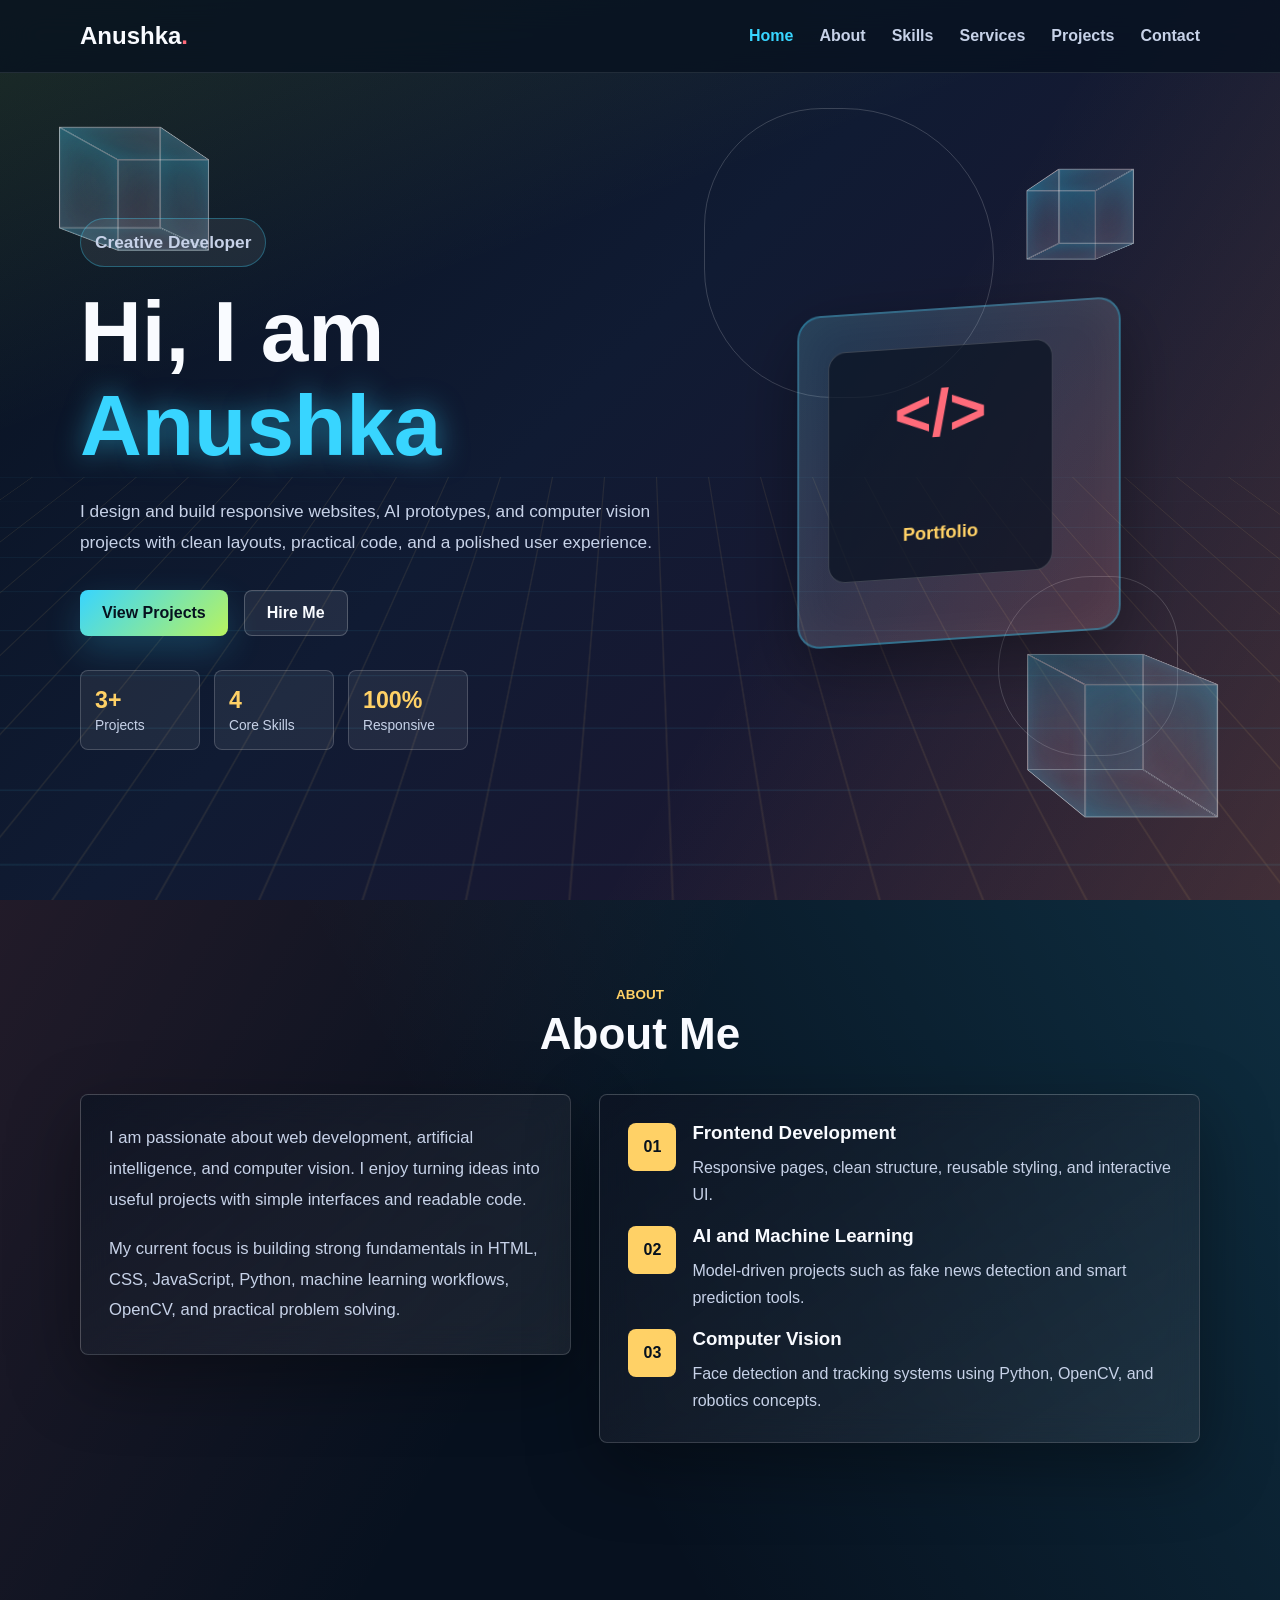
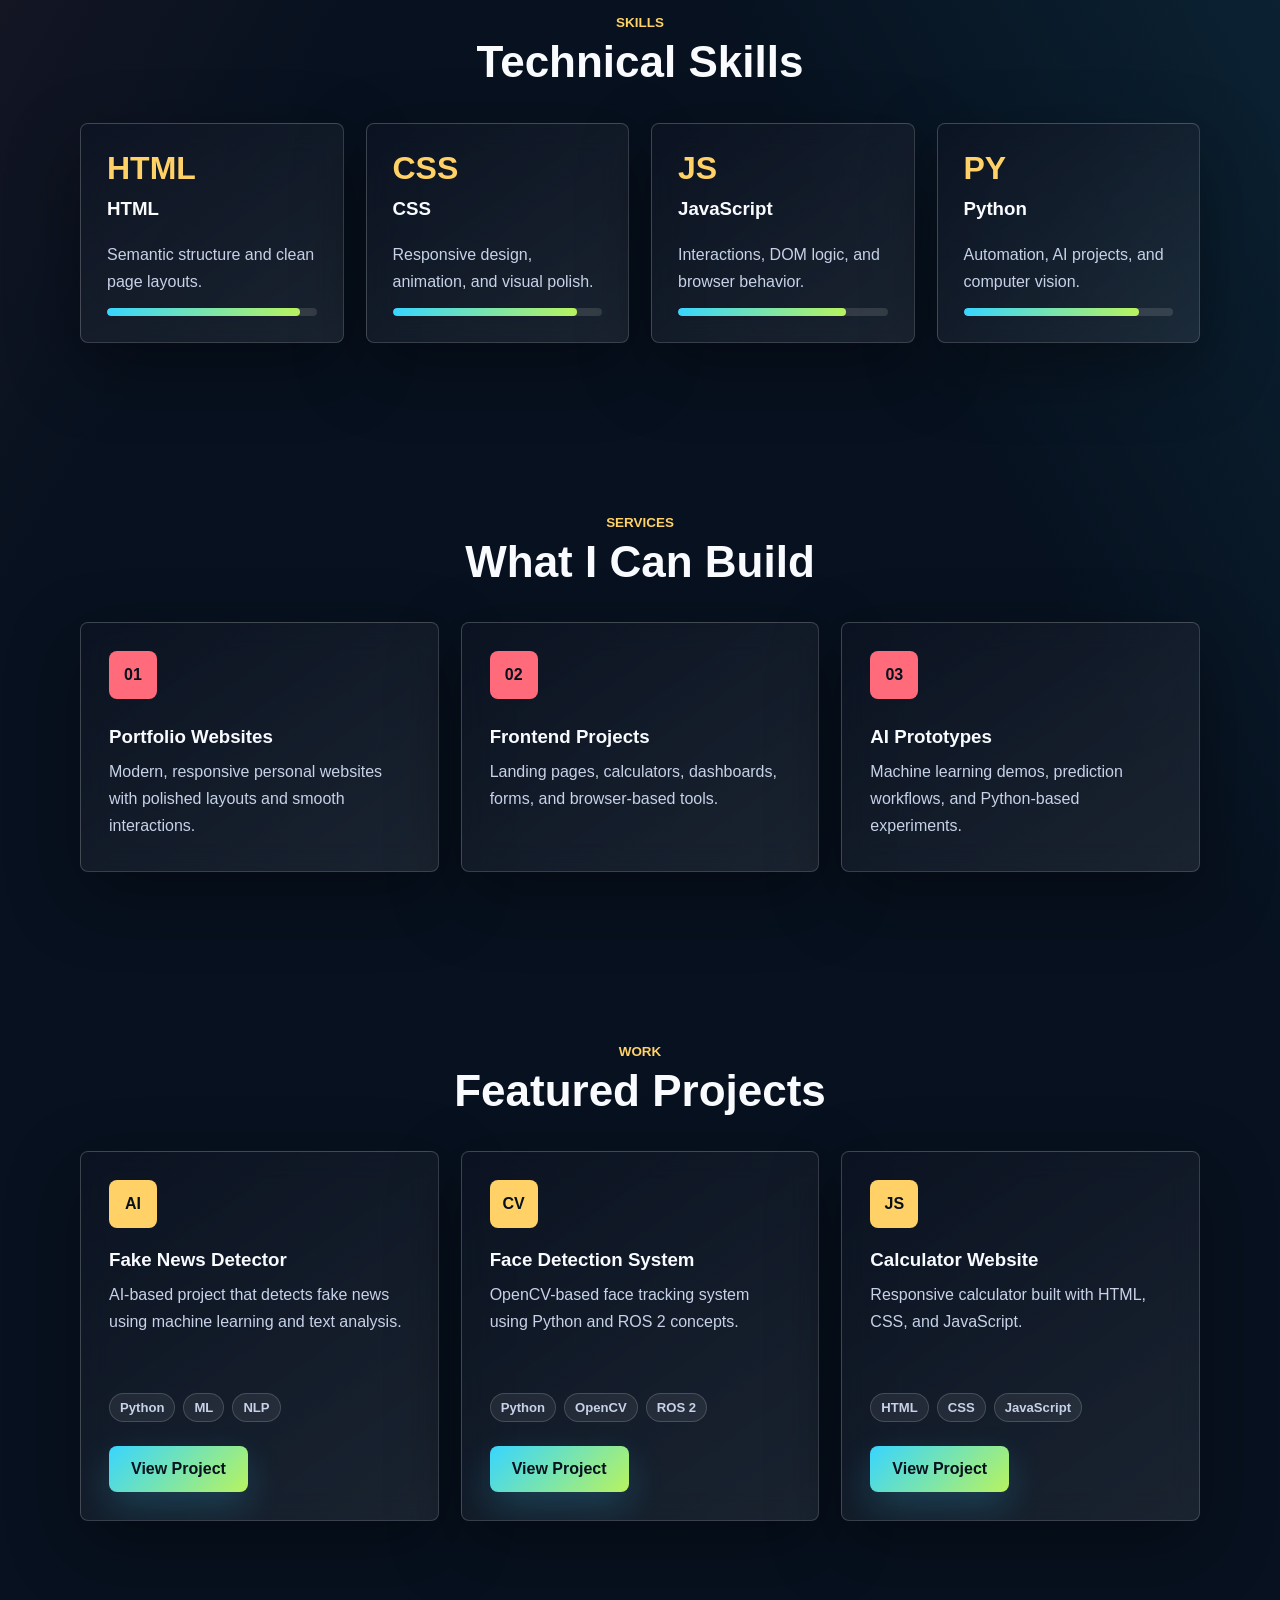
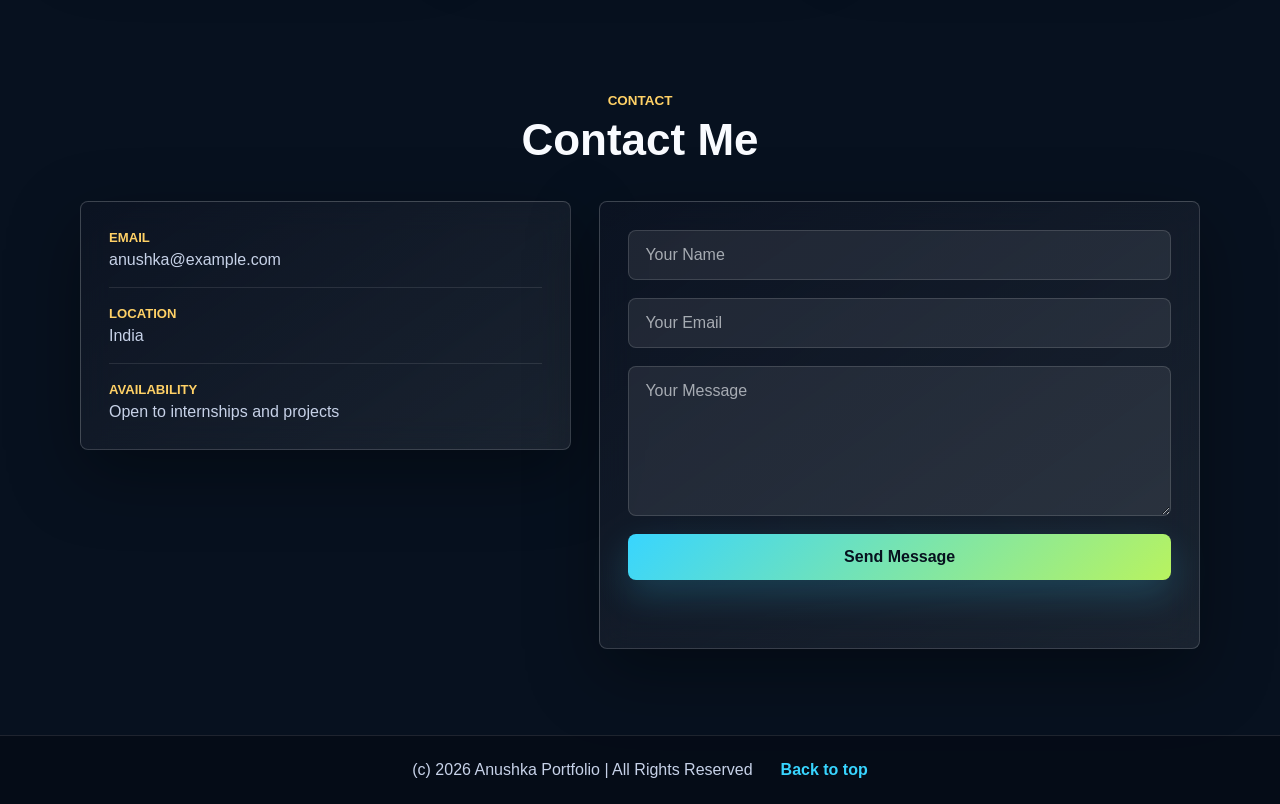
==== index.html @ dae06f37 "first commit" ====
<!DOCTYPE html>
<html lang="en">
<head>
    <meta charset="UTF-8">
    <meta name="viewport" content="width=device-width, initial-scale=1.0">
    <meta name="description" content="Anushka portfolio website for web development, AI, machine learning, and computer vision projects.">
    <title>Anushka | Portfolio</title>
    <link rel="stylesheet" href="style.css">
</head>
<body>
    <div class="background-3d" aria-hidden="true">
        <div class="grid-floor"></div>
        <div class="orbital-ring ring-one"></div>
        <div class="orbital-ring ring-two"></div>

        <div class="cube cube-one">
            <span></span><span></span><span></span><span></span><span></span><span></span>
        </div>

        <div class="cube cube-two">
            <span></span><span></span><span></span><span></span><span></span><span></span>
        </div>

        <div class="cube cube-three">
            <span></span><span></span><span></span><span></span><span></span><span></span>
        </div>
    </div>

    <header class="site-header">
        <nav class="navbar" aria-label="Primary navigation">
            <a class="logo" href="#home">Anushka<span>.</span></a>

            <button class="menu-toggle" type="button" aria-label="Open navigation menu" aria-expanded="false">
                <span></span>
                <span></span>
                <span></span>
            </button>

            <ul class="nav-links">
                <li><a href="#home">Home</a></li>
                <li><a href="#about">About</a></li>
                <li><a href="#skills">Skills</a></li>
                <li><a href="#services">Services</a></li>
                <li><a href="#projects">Projects</a></li>
                <li><a href="#contact">Contact</a></li>
            </ul>
        </nav>
    </header>

    <main>
        <section class="hero reveal" id="home">
            <div class="hero-content">
                <p class="eyebrow">Creative Developer</p>
                <h1>Hi, I am <span>Anushka</span></h1>
                <p>
                    I design and build responsive websites, AI prototypes, and computer vision projects
                    with clean layouts, practical code, and a polished user experience.
                </p>

                <div class="hero-actions">
                    <a class="primary-btn" href="#projects">View Projects</a>
                    <a class="secondary-btn" href="#contact">Hire Me</a>
                </div>

                <div class="hero-stats" aria-label="Portfolio highlights">
                    <div>
                        <strong>3+</strong>
                        <span>Projects</span>
                    </div>
                    <div>
                        <strong>4</strong>
                        <span>Core Skills</span>
                    </div>
                    <div>
                        <strong>100%</strong>
                        <span>Responsive</span>
                    </div>
                </div>
            </div>

            <div class="hero-visual" aria-hidden="true">
                <div class="profile-ring">
                    <div class="profile-card">
                        <span class="code-mark">&lt;/&gt;</span>
                        <span>Portfolio</span>
                    </div>
                </div>
            </div>
        </section>

        <section class="about reveal" id="about">
            <div class="section-heading">
                <p>About</p>
                <h2>About Me</h2>
            </div>

            <div class="about-grid">
                <div class="about-copy">
                    <p>
                        I am passionate about web development, artificial intelligence, and computer vision.
                        I enjoy turning ideas into useful projects with simple interfaces and readable code.
                    </p>
                    <p>
                        My current focus is building strong fundamentals in HTML, CSS, JavaScript, Python,
                        machine learning workflows, OpenCV, and practical problem solving.
                    </p>
                </div>

                <div class="timeline" aria-label="Learning path">
                    <div class="timeline-item">
                        <span>01</span>
                        <div>
                            <h3>Frontend Development</h3>
                            <p>Responsive pages, clean structure, reusable styling, and interactive UI.</p>
                        </div>
                    </div>
                    <div class="timeline-item">
                        <span>02</span>
                        <div>
                            <h3>AI and Machine Learning</h3>
                            <p>Model-driven projects such as fake news detection and smart prediction tools.</p>
                        </div>
                    </div>
                    <div class="timeline-item">
                        <span>03</span>
                        <div>
                            <h3>Computer Vision</h3>
                            <p>Face detection and tracking systems using Python, OpenCV, and robotics concepts.</p>
                        </div>
                    </div>
                </div>
            </div>
        </section>

        <section class="skills reveal" id="skills">
            <div class="section-heading">
                <p>Skills</p>
                <h2>Technical Skills</h2>
            </div>

            <div class="skill-container">
                <article class="skill-card">
                    <span class="skill-symbol">HTML</span>
                    <h3>HTML</h3>
                    <p>Semantic structure and clean page layouts.</p>
                    <div class="skill-bar"><span style="width: 92%"></span></div>
                </article>

                <article class="skill-card">
                    <span class="skill-symbol">CSS</span>
                    <h3>CSS</h3>
                    <p>Responsive design, animation, and visual polish.</p>
                    <div class="skill-bar"><span style="width: 88%"></span></div>
                </article>

                <article class="skill-card">
                    <span class="skill-symbol">JS</span>
                    <h3>JavaScript</h3>
                    <p>Interactions, DOM logic, and browser behavior.</p>
                    <div class="skill-bar"><span style="width: 80%"></span></div>
                </article>

                <article class="skill-card">
                    <span class="skill-symbol">PY</span>
                    <h3>Python</h3>
                    <p>Automation, AI projects, and computer vision.</p>
                    <div class="skill-bar"><span style="width: 84%"></span></div>
                </article>
            </div>
        </section>

        <section class="services reveal" id="services">
            <div class="section-heading">
                <p>Services</p>
                <h2>What I Can Build</h2>
            </div>

            <div class="service-grid">
                <article class="service-card">
                    <span>01</span>
                    <h3>Portfolio Websites</h3>
                    <p>Modern, responsive personal websites with polished layouts and smooth interactions.</p>
                </article>

                <article class="service-card">
                    <span>02</span>
                    <h3>Frontend Projects</h3>
                    <p>Landing pages, calculators, dashboards, forms, and browser-based tools.</p>
                </article>

                <article class="service-card">
                    <span>03</span>
                    <h3>AI Prototypes</h3>
                    <p>Machine learning demos, prediction workflows, and Python-based experiments.</p>
                </article>
            </div>
        </section>

        <section class="projects reveal" id="projects">
            <div class="section-heading">
                <p>Work</p>
                <h2>Featured Projects</h2>
            </div>

            <div class="project-container">
                <article class="project-card">
                    <div class="project-icon">AI</div>
                    <h3>Fake News Detector</h3>
                    <p>
                        AI-based project that detects fake news using machine learning and text analysis.
                    </p>
                    <ul>
                        <li>Python</li>
                        <li>ML</li>
                        <li>NLP</li>
                    </ul>
                    <button type="button" data-project="fake-news">View Project</button>
                </article>

                <article class="project-card">
                    <div class="project-icon">CV</div>
                    <h3>Face Detection System</h3>
                    <p>
                        OpenCV-based face tracking system using Python and ROS 2 concepts.
                    </p>
                    <ul>
                        <li>Python</li>
                        <li>OpenCV</li>
                        <li>ROS 2</li>
                    </ul>
                    <button type="button" data-project="face-detection">View Project</button>
                </article>

                <article class="project-card">
                    <div class="project-icon">JS</div>
                    <h3>Calculator Website</h3>
                    <p>
                        Responsive calculator built with HTML, CSS, and JavaScript.
                    </p>
                    <ul>
                        <li>HTML</li>
                        <li>CSS</li>
                        <li>JavaScript</li>
                    </ul>
                    <button type="button" data-project="calculator">View Project</button>
                </article>
            </div>
        </section>

        <section class="contact reveal" id="contact">
            <div class="section-heading">
                <p>Contact</p>
                <h2>Contact Me</h2>
            </div>

            <div class="contact-grid">
                <div class="contact-info">
                    <article>
                        <span>Email</span>
                        <a href="mailto:anushka@example.com">anushka@example.com</a>
                    </article>
                    <article>
                        <span>Location</span>
                        <p>India</p>
                    </article>
                    <article>
                        <span>Availability</span>
                        <p>Open to internships and projects</p>
                    </article>
                </div>

                <form>
                    <input type="text" name="name" placeholder="Your Name" required>
                    <input type="email" name="email" placeholder="Your Email" required>
                    <textarea name="message" placeholder="Your Message" required></textarea>
                    <button type="submit">Send Message</button>
                    <p class="form-status" role="status" aria-live="polite"></p>
                </form>
            </div>
        </section>
    </main>

    <div class="project-modal" aria-hidden="true">
        <div class="modal-panel" role="dialog" aria-modal="true" aria-labelledby="modal-title">
            <button class="modal-close" type="button" aria-label="Close project details">X</button>
            <span class="modal-tag"></span>
            <h2 id="modal-title"></h2>
            <p class="modal-description"></p>
            <div class="modal-list"></div>
        </div>
    </div>

    <footer>
        <p>(c) 2026 Anushka Portfolio | All Rights Reserved</p>
        <a href="#home">Back to top</a>
    </footer>

    <script src="script.js"></script>
</body>
</html>
---- style.css ----
:root {
    --ink: #f9fbff;
    --muted: #c7d2e8;
    --panel: rgba(13, 20, 35, 0.76);
    --panel-soft: rgba(255, 255, 255, 0.08);
    --cyan: #38d5ff;
    --coral: #ff6b7a;
    --lime: #b8f35f;
    --gold: #ffd166;
    --deep: #07111f;
    --line: rgba(255, 255, 255, 0.18);
    --shadow: 0 24px 70px rgba(0, 0, 0, 0.36);
}

* {
    margin: 0;
    padding: 0;
    box-sizing: border-box;
}

html {
    scroll-behavior: smooth;
    scroll-padding-top: 90px;
}

body {
    min-height: 100vh;
    color: var(--ink);
    font-family: "Segoe UI", Arial, sans-serif;
    background:
        linear-gradient(120deg, rgba(255, 107, 122, 0.18), transparent 36%),
        linear-gradient(240deg, rgba(56, 213, 255, 0.22), transparent 42%),
        var(--deep);
    overflow-x: hidden;
}

body::before {
    content: "";
    position: fixed;
    inset: 0;
    z-index: -4;
    background:
        linear-gradient(160deg, rgba(184, 243, 95, 0.12) 0%, transparent 32%),
        linear-gradient(300deg, rgba(255, 209, 102, 0.14) 0%, transparent 38%),
        linear-gradient(135deg, #07111f 0%, #101b33 45%, #231430 100%);
}

body.menu-open,
body.modal-open {
    overflow: hidden;
}

a {
    color: inherit;
}

button,
input,
textarea {
    font: inherit;
}

.background-3d {
    position: fixed;
    inset: 0;
    z-index: -3;
    overflow: hidden;
    perspective: 900px;
    pointer-events: none;
}

.grid-floor {
    position: absolute;
    left: 50%;
    bottom: -18%;
    width: 160vw;
    height: 65vh;
    background-image:
        linear-gradient(rgba(56, 213, 255, 0.2) 1px, transparent 1px),
        linear-gradient(90deg, rgba(255, 209, 102, 0.2) 1px, transparent 1px);
    background-size: 52px 52px;
    transform: translateX(-50%) rotateX(66deg);
    transform-origin: center top;
    opacity: 0.45;
    animation: gridMove 7s linear infinite;
}

.orbital-ring {
    position: absolute;
    border: 1px solid rgba(255, 255, 255, 0.18);
    transform-style: preserve-3d;
    animation: orbit 18s linear infinite;
}

.ring-one {
    top: 12%;
    left: 55%;
    width: 290px;
    height: 290px;
    border-radius: 44% 56% 52% 48%;
}

.ring-two {
    right: 8%;
    bottom: 16%;
    width: 180px;
    height: 180px;
    border-radius: 58% 42% 46% 54%;
    animation-duration: 24s;
    animation-direction: reverse;
}

.cube {
    --size: 96px;
    position: absolute;
    width: var(--size);
    height: var(--size);
    transform-style: preserve-3d;
    animation: spinCube 14s linear infinite;
}

.cube span {
    position: absolute;
    inset: 0;
    border: 1px solid rgba(255, 255, 255, 0.34);
    background: linear-gradient(135deg, rgba(56, 213, 255, 0.16), rgba(255, 107, 122, 0.1));
    box-shadow: inset 0 0 34px rgba(56, 213, 255, 0.1);
}

.cube span:nth-child(1) { transform: translateZ(calc(var(--size) / 2)); }
.cube span:nth-child(2) { transform: rotateY(90deg) translateZ(calc(var(--size) / 2)); }
.cube span:nth-child(3) { transform: rotateY(180deg) translateZ(calc(var(--size) / 2)); }
.cube span:nth-child(4) { transform: rotateY(-90deg) translateZ(calc(var(--size) / 2)); }
.cube span:nth-child(5) { transform: rotateX(90deg) translateZ(calc(var(--size) / 2)); }
.cube span:nth-child(6) { transform: rotateX(-90deg) translateZ(calc(var(--size) / 2)); }

.cube-one {
    top: 16%;
    left: 7%;
}

.cube-two {
    --size: 72px;
    top: 20%;
    right: 13%;
    animation-duration: 17s;
    animation-direction: reverse;
}

.cube-three {
    --size: 124px;
    right: 8%;
    bottom: 12%;
    animation-duration: 22s;
}

.site-header {
    position: sticky;
    top: 0;
    z-index: 20;
    background: rgba(7, 17, 31, 0.78);
    border-bottom: 1px solid rgba(255, 255, 255, 0.1);
    backdrop-filter: blur(18px);
}

.navbar {
    width: min(1120px, calc(100% - 32px));
    min-height: 72px;
    margin: 0 auto;
    display: flex;
    align-items: center;
    justify-content: space-between;
    gap: 20px;
}

.logo {
    color: var(--ink);
    font-size: 1.5rem;
    font-weight: 900;
    text-decoration: none;
}

.logo span {
    color: var(--coral);
}

.nav-links {
    display: flex;
    align-items: center;
    gap: 26px;
    list-style: none;
}

.nav-links a {
    color: var(--muted);
    text-decoration: none;
    font-weight: 700;
    transition: color 0.2s ease;
}

.nav-links a:hover,
.nav-links a.active {
    color: var(--cyan);
}

.menu-toggle {
    width: 46px;
    height: 42px;
    display: none;
    flex-direction: column;
    align-items: center;
    justify-content: center;
    gap: 5px;
    border: 1px solid var(--line);
    border-radius: 8px;
    background: rgba(255, 255, 255, 0.07);
    cursor: pointer;
}

.menu-toggle span {
    width: 20px;
    height: 2px;
    display: block;
    background: var(--ink);
    transition: transform 0.2s ease, opacity 0.2s ease;
}

.menu-toggle[aria-expanded="true"] span:nth-child(1) {
    transform: translateY(7px) rotate(45deg);
}

.menu-toggle[aria-expanded="true"] span:nth-child(2) {
    opacity: 0;
}

.menu-toggle[aria-expanded="true"] span:nth-child(3) {
    transform: translateY(-7px) rotate(-45deg);
}

main {
    position: relative;
    z-index: 1;
}

section {
    width: min(1120px, calc(100% - 32px));
    margin: 0 auto;
    padding: 86px 0;
}

.section-heading {
    margin-bottom: 36px;
    text-align: center;
}

.section-heading p {
    color: var(--gold);
    font-size: 0.84rem;
    font-weight: 900;
    letter-spacing: 0;
    text-transform: uppercase;
}

h1,
h2,
h3 {
    line-height: 1.1;
}

h2 {
    margin-top: 8px;
    font-size: 2.75rem;
}

.hero {
    min-height: calc(100vh - 72px);
    display: grid;
    grid-template-columns: minmax(0, 1.1fr) minmax(280px, 0.9fr);
    align-items: center;
    gap: 48px;
    padding-top: 58px;
}

.eyebrow {
    width: fit-content;
    margin-bottom: 18px;
    padding: 8px 14px;
    border: 1px solid rgba(56, 213, 255, 0.32);
    border-radius: 999px;
    color: var(--gold);
    background: rgba(255, 255, 255, 0.07);
    font-size: 0.88rem;
    font-weight: 800;
}

.hero h1 {
    max-width: 720px;
    font-size: 5.35rem;
}

.hero h1 span {
    color: var(--cyan);
    text-shadow: 0 0 28px rgba(56, 213, 255, 0.52);
}

.hero p {
    max-width: 650px;
    margin-top: 22px;
    color: var(--muted);
    font-size: 1.08rem;
    line-height: 1.8;
}

.hero-actions {
    display: flex;
    flex-wrap: wrap;
    gap: 16px;
    margin-top: 32px;
}

.primary-btn,
.secondary-btn,
button {
    display: inline-flex;
    align-items: center;
    justify-content: center;
    min-height: 46px;
    border: none;
    border-radius: 8px;
    cursor: pointer;
    font-weight: 800;
    text-decoration: none;
    transition: transform 0.2s ease, box-shadow 0.2s ease, border-color 0.2s ease;
}

.primary-btn,
.project-card button,
.contact button {
    padding: 12px 22px;
    color: #06111e;
    background: linear-gradient(135deg, var(--cyan), var(--lime));
    box-shadow: 0 14px 36px rgba(56, 213, 255, 0.2);
}

.secondary-btn {
    padding: 11px 22px;
    color: var(--ink);
    border: 1px solid rgba(255, 255, 255, 0.22);
    background: rgba(255, 255, 255, 0.08);
}

.primary-btn:hover,
.secondary-btn:hover,
.project-card button:hover,
.contact button:hover {
    transform: translateY(-3px);
}

.hero-stats {
    display: grid;
    grid-template-columns: repeat(3, minmax(0, 120px));
    gap: 14px;
    margin-top: 34px;
}

.hero-stats div {
    padding: 16px 14px;
    border: 1px solid var(--line);
    border-radius: 8px;
    background: rgba(255, 255, 255, 0.07);
}

.hero-stats strong,
.hero-stats span {
    display: block;
}

.hero-stats strong {
    color: var(--gold);
    font-size: 1.45rem;
}

.hero-stats span {
    margin-top: 4px;
    color: var(--muted);
    font-size: 0.86rem;
}

.hero-visual {
    display: grid;
    place-items: center;
    min-height: 390px;
}

.profile-ring {
    width: min(340px, 78vw);
    aspect-ratio: 1;
    display: grid;
    place-items: center;
    border: 2px solid rgba(56, 213, 255, 0.34);
    border-radius: 24px;
    background:
        linear-gradient(135deg, rgba(56, 213, 255, 0.12), rgba(255, 107, 122, 0.12)),
        rgba(255, 255, 255, 0.05);
    box-shadow: var(--shadow), inset 0 0 50px rgba(255, 255, 255, 0.05);
    transform: rotateX(12deg) rotateY(-18deg);
    transform-style: preserve-3d;
    animation: floatPanel 5s ease-in-out infinite;
}

.profile-card {
    width: 70%;
    aspect-ratio: 1;
    display: grid;
    place-items: center;
    gap: 12px;
    border: 1px solid var(--line);
    border-radius: 18px;
    background: rgba(8, 16, 31, 0.72);
    transform: translateZ(60px);
}

.code-mark {
    color: var(--coral);
    font-size: 4.2rem;
    font-weight: 900;
    line-height: 1;
}

.profile-card span:not(.code-mark) {
    color: var(--gold);
    font-size: 1.2rem;
    font-weight: 800;
}

.about-grid,
.contact-grid {
    display: grid;
    grid-template-columns: 0.9fr 1.1fr;
    gap: 28px;
    align-items: start;
}

.about-copy,
.timeline,
.contact-info,
.contact form,
.skill-card,
.service-card,
.project-card {
    border: 1px solid var(--line);
    background: linear-gradient(145deg, var(--panel), var(--panel-soft));
    box-shadow: var(--shadow);
    backdrop-filter: blur(16px);
}

.about-copy,
.timeline,
.contact-info {
    border-radius: 8px;
    padding: 28px;
}

.about-copy p {
    color: var(--muted);
    font-size: 1.04rem;
    line-height: 1.85;
}

.about-copy p + p {
    margin-top: 18px;
}

.timeline {
    display: grid;
    gap: 18px;
}

.timeline-item {
    display: grid;
    grid-template-columns: 48px 1fr;
    gap: 16px;
}

.timeline-item span {
    width: 48px;
    height: 48px;
    display: grid;
    place-items: center;
    border-radius: 8px;
    color: #06111e;
    background: var(--gold);
    font-weight: 900;
}

.timeline-item h3,
.service-card h3,
.project-card h3,
.skill-card h3 {
    margin-bottom: 10px;
    color: var(--ink);
}

.timeline-item p,
.service-card p,
.project-card p,
.skill-card p {
    color: var(--muted);
    line-height: 1.7;
}

.skill-container,
.service-grid,
.project-container {
    display: grid;
    gap: 22px;
}

.skill-container {
    grid-template-columns: repeat(4, minmax(0, 1fr));
}

.service-grid,
.project-container {
    grid-template-columns: repeat(3, minmax(0, 1fr));
}

.skill-card,
.service-card,
.project-card {
    position: relative;
    overflow: hidden;
    border-radius: 8px;
    transform-style: preserve-3d;
}

.skill-card::before,
.service-card::before,
.project-card::before {
    content: "";
    position: absolute;
    inset: 0;
    background: linear-gradient(135deg, rgba(56, 213, 255, 0.18), transparent 45%, rgba(255, 107, 122, 0.14));
    opacity: 0;
    transition: opacity 0.2s ease;
}

.skill-card:hover::before,
.service-card:hover::before,
.project-card:hover::before {
    opacity: 1;
}

.skill-card {
    min-height: 220px;
    display: flex;
    flex-direction: column;
    justify-content: space-between;
    padding: 26px;
}

.skill-symbol,
.skill-card h3,
.skill-card p,
.skill-bar,
.service-card span,
.service-card h3,
.service-card p,
.project-card h3,
.project-card p,
.project-card ul,
.project-card button,
.project-icon {
    position: relative;
    z-index: 1;
}

.skill-symbol {
    color: var(--gold);
    font-size: 2rem;
    font-weight: 900;
}

.skill-bar {
    height: 8px;
    overflow: hidden;
    border-radius: 999px;
    background: rgba(255, 255, 255, 0.12);
}

.skill-bar span {
    height: 100%;
    display: block;
    border-radius: inherit;
    background: linear-gradient(90deg, var(--cyan), var(--lime));
}

.service-card {
    min-height: 250px;
    padding: 28px;
}

.service-card span {
    width: 48px;
    height: 48px;
    margin-bottom: 28px;
    display: grid;
    place-items: center;
    border-radius: 8px;
    color: #06111e;
    background: var(--coral);
    font-weight: 900;
}

.project-card {
    min-height: 370px;
    padding: 28px;
    display: flex;
    flex-direction: column;
}

.project-icon {
    width: 48px;
    height: 48px;
    margin-bottom: 22px;
    display: grid;
    place-items: center;
    border-radius: 8px;
    color: #06111e;
    background: var(--gold);
    font-weight: 900;
}

.project-card p {
    flex: 1;
    margin-bottom: 22px;
}

.project-card ul {
    display: flex;
    flex-wrap: wrap;
    gap: 8px;
    margin-bottom: 24px;
    list-style: none;
}

.project-card li {
    padding: 6px 10px;
    border: 1px solid rgba(255, 255, 255, 0.16);
    border-radius: 999px;
    color: var(--muted);
    background: rgba(255, 255, 255, 0.07);
    font-size: 0.82rem;
    font-weight: 700;
}

.project-card button {
    width: fit-content;
}

.contact-info {
    display: grid;
    gap: 18px;
}

.contact-info article {
    padding-bottom: 18px;
    border-bottom: 1px solid rgba(255, 255, 255, 0.1);
}

.contact-info article:last-child {
    padding-bottom: 0;
    border-bottom: none;
}

.contact-info span {
    display: block;
    margin-bottom: 6px;
    color: var(--gold);
    font-size: 0.82rem;
    font-weight: 900;
    text-transform: uppercase;
}

.contact-info a,
.contact-info p {
    color: var(--muted);
    text-decoration: none;
}

.contact-info a:hover {
    color: var(--cyan);
}

.contact form {
    display: flex;
    flex-direction: column;
    gap: 18px;
    padding: 28px;
    border-radius: 8px;
}

.contact input,
.contact textarea {
    width: 100%;
    padding: 15px 16px;
    border: 1px solid rgba(255, 255, 255, 0.14);
    border-radius: 8px;
    outline: none;
    color: var(--ink);
    background: rgba(255, 255, 255, 0.08);
}

.contact input::placeholder,
.contact textarea::placeholder {
    color: rgba(249, 251, 255, 0.62);
}

.contact input:focus,
.contact textarea:focus {
    border-color: var(--cyan);
    box-shadow: 0 0 0 4px rgba(56, 213, 255, 0.12);
}

.contact textarea {
    min-height: 150px;
    resize: vertical;
}

.form-status {
    min-height: 22px;
    color: var(--lime);
    font-weight: 700;
}

.project-modal {
    position: fixed;
    inset: 0;
    z-index: 40;
    display: grid;
    place-items: center;
    padding: 20px;
    background: rgba(3, 8, 16, 0.78);
    opacity: 0;
    pointer-events: none;
    transition: opacity 0.2s ease;
}

.project-modal.open {
    opacity: 1;
    pointer-events: auto;
}

.modal-panel {
    position: relative;
    width: min(620px, 100%);
    padding: 30px;
    border: 1px solid var(--line);
    border-radius: 8px;
    background: #0d1628;
    box-shadow: var(--shadow);
}

.modal-close {
    position: absolute;
    top: 16px;
    right: 16px;
    width: 36px;
    height: 36px;
    color: var(--ink);
    border: 1px solid var(--line);
    background: rgba(255, 255, 255, 0.07);
}

.modal-tag {
    display: inline-flex;
    margin-bottom: 12px;
    padding: 7px 10px;
    border-radius: 999px;
    color: #06111e;
    background: var(--gold);
    font-size: 0.78rem;
    font-weight: 900;
}

.modal-panel h2 {
    margin-bottom: 14px;
    font-size: 2rem;
}

.modal-description {
    color: var(--muted);
    line-height: 1.75;
}

.modal-list {
    display: grid;
    gap: 10px;
    margin-top: 22px;
}

.modal-list p {
    padding: 12px 14px;
    border: 1px solid rgba(255, 255, 255, 0.1);
    border-radius: 8px;
    color: var(--muted);
    background: rgba(255, 255, 255, 0.06);
}

footer {
    position: relative;
    z-index: 1;
    display: flex;
    align-items: center;
    justify-content: center;
    flex-wrap: wrap;
    gap: 14px 28px;
    padding: 25px;
    color: var(--muted);
    background: rgba(5, 12, 23, 0.82);
    border-top: 1px solid rgba(255, 255, 255, 0.1);
}

footer a {
    color: var(--cyan);
    text-decoration: none;
    font-weight: 800;
}

.js-ready .reveal {
    opacity: 0;
    transform: translateY(24px);
    transition: opacity 0.5s ease, transform 0.5s ease;
}

.js-ready .reveal.visible,
.reveal {
    opacity: 1;
    transform: translateY(0);
}

@keyframes spinCube {
    from {
        transform: rotateX(0deg) rotateY(0deg) rotateZ(0deg);
    }

    to {
        transform: rotateX(360deg) rotateY(360deg) rotateZ(180deg);
    }
}

@keyframes gridMove {
    from {
        background-position: 0 0;
    }

    to {
        background-position: 0 52px;
    }
}

@keyframes floatPanel {
    0%, 100% {
        transform: rotateX(12deg) rotateY(-18deg) translateY(0);
    }

    50% {
        transform: rotateX(16deg) rotateY(-10deg) translateY(-18px);
    }
}

@keyframes orbit {
    from {
        transform: rotateX(60deg) rotateZ(0deg);
    }

    to {
        transform: rotateX(60deg) rotateZ(360deg);
    }
}

@media (prefers-reduced-motion: reduce) {
    *,
    *::before,
    *::after {
        scroll-behavior: auto;
        animation-duration: 0.01ms !important;
        animation-iteration-count: 1 !important;
        transition-duration: 0.01ms !important;
    }
}

@media (max-width: 980px) {
    .nav-links {
        gap: 16px;
        font-size: 0.92rem;
    }

    .hero {
        min-height: auto;
        grid-template-columns: 1fr;
        text-align: center;
    }

    .hero h1 {
        font-size: 4rem;
    }

    .eyebrow,
    .hero-actions,
    .hero p {
        margin-left: auto;
        margin-right: auto;
    }

    .hero-stats {
        justify-content: center;
    }

    .about-grid,
    .contact-grid {
        grid-template-columns: 1fr;
    }

    .skill-container,
    .service-grid,
    .project-container {
        grid-template-columns: repeat(2, minmax(0, 1fr));
    }
}

@media (max-width: 720px) {
    .menu-toggle {
        display: flex;
    }

    .nav-links {
        position: fixed;
        top: 72px;
        left: 0;
        right: 0;
        display: grid;
        gap: 0;
        padding: 12px 16px 18px;
        background: rgba(7, 17, 31, 0.96);
        border-bottom: 1px solid var(--line);
        transform: translateY(-130%);
        transition: transform 0.25s ease;
    }

    .nav-links.open {
        transform: translateY(0);
    }

    .nav-links a {
        display: block;
        padding: 14px 0;
    }

    section {
        padding: 66px 0;
    }

    h2 {
        font-size: 2.1rem;
    }

    .hero h1 {
        font-size: 3.1rem;
    }

    .hero-stats {
        grid-template-columns: repeat(3, minmax(0, 1fr));
    }

    .hero-visual {
        min-height: 280px;
    }

    .skill-container,
    .service-grid,
    .project-container {
        grid-template-columns: 1fr;
    }

    .timeline-item {
        grid-template-columns: 42px 1fr;
    }

    .timeline-item span {
        width: 42px;
        height: 42px;
    }

    .cube,
    .orbital-ring {
        opacity: 0.52;
    }
}

@media (max-width: 460px) {
    .navbar,
    section {
        width: min(100% - 24px, 1120px);
    }

    .hero h1 {
        font-size: 2.65rem;
    }

    .hero-actions {
        display: grid;
    }

    .hero-stats {
        grid-template-columns: 1fr;
    }

    .about-copy,
    .timeline,
    .contact-info,
    .contact form,
    .skill-card,
    .service-card,
    .project-card,
    .modal-panel {
        padding: 22px;
    }
}
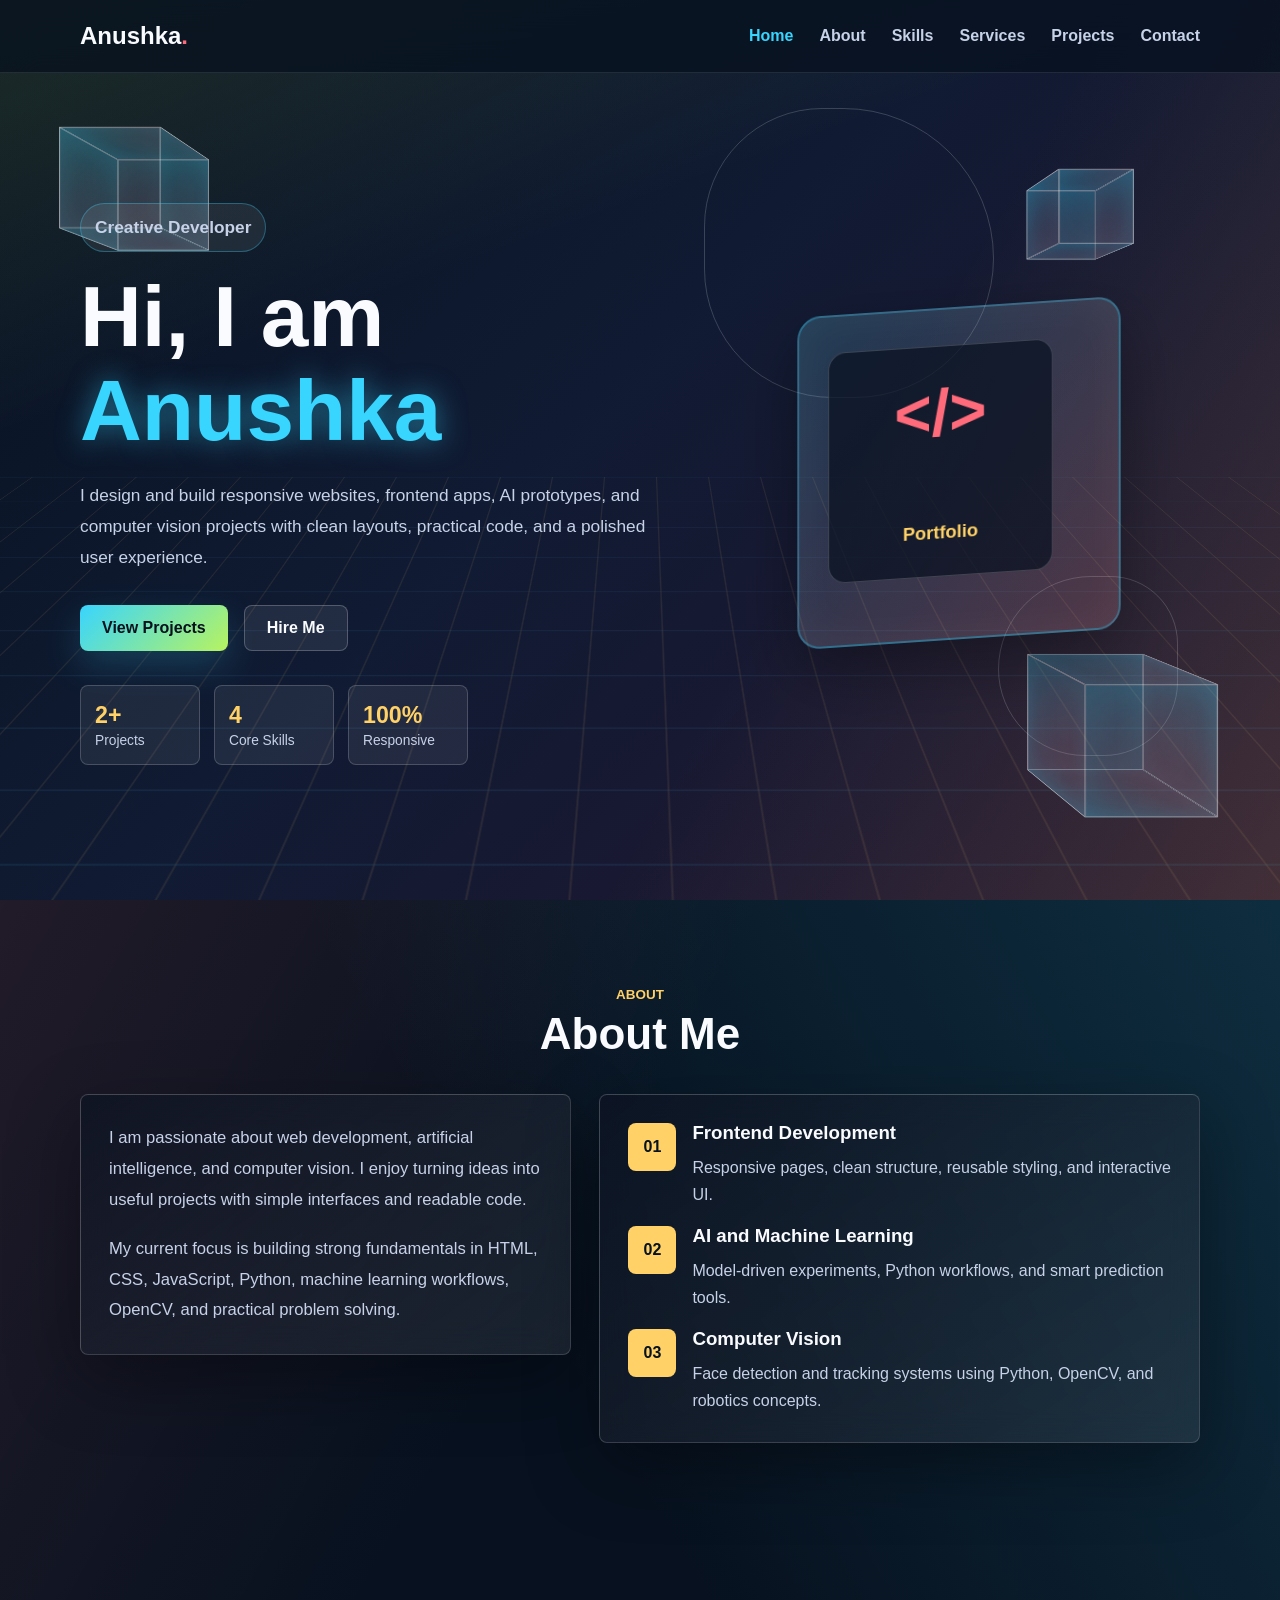
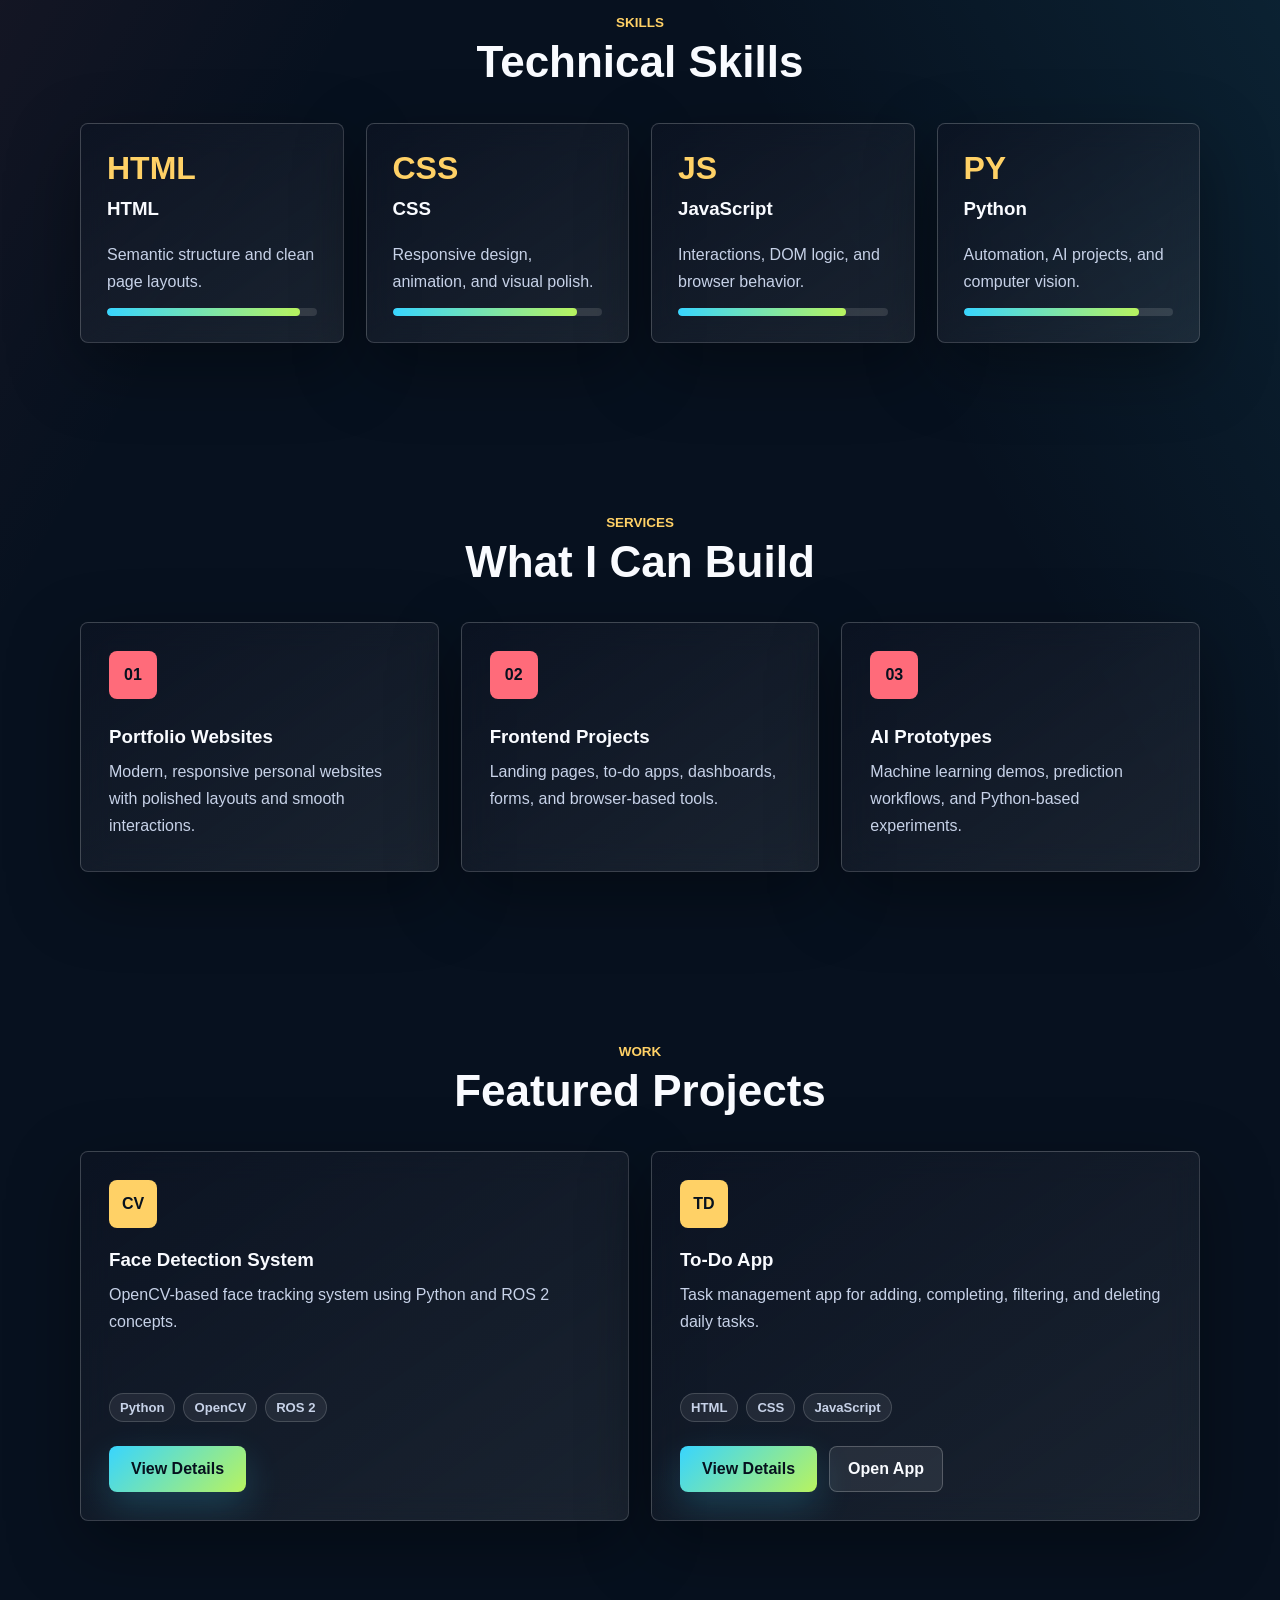
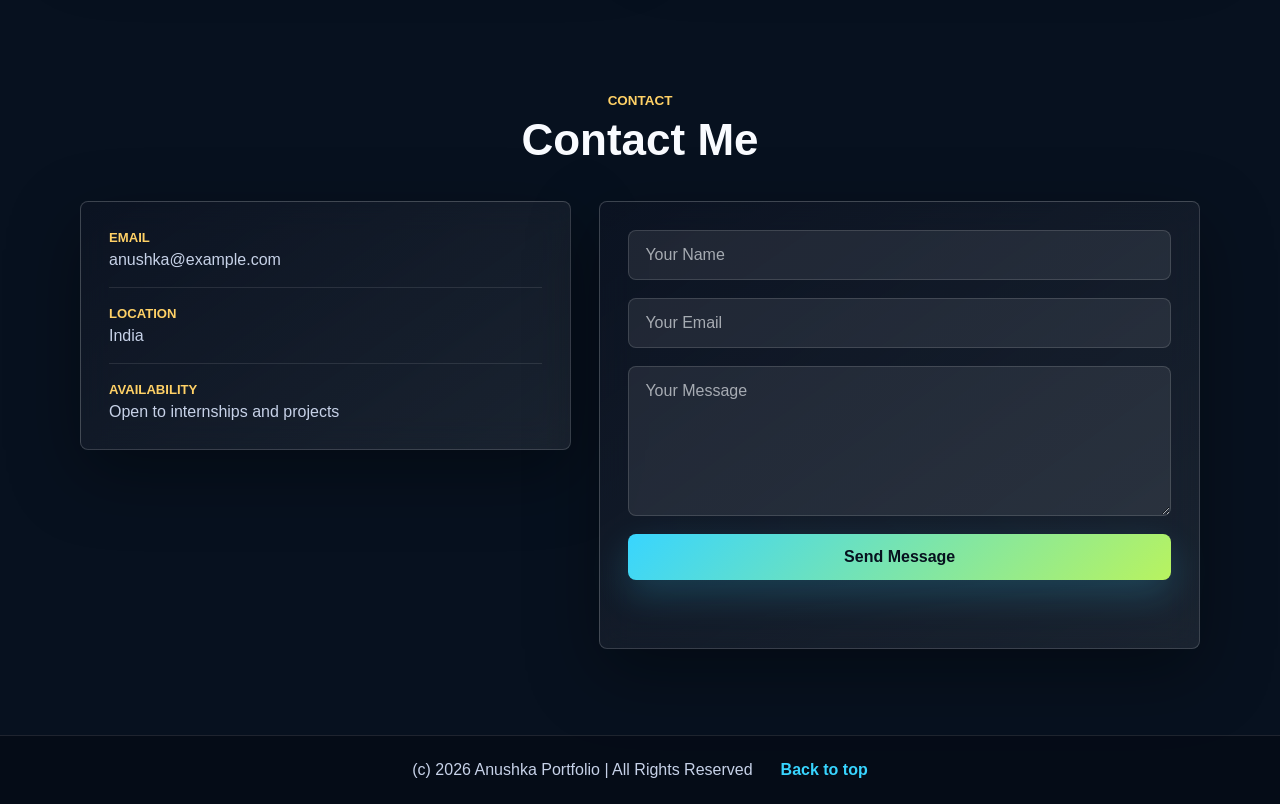
==== commit 5b12835a: "changes made in project" ====
--- a/index.html
+++ b/index.html
@@ -3,7 +3,7 @@
 <head>
     <meta charset="UTF-8">
     <meta name="viewport" content="width=device-width, initial-scale=1.0">
-    <meta name="description" content="Anushka portfolio website for web development, AI, machine learning, and computer vision projects.">
+    <meta name="description" content="Anushka portfolio website for web development, AI, machine learning, computer vision, and frontend projects.">
     <title>Anushka | Portfolio</title>
     <link rel="stylesheet" href="style.css">
 </head>
@@ -53,7 +53,7 @@
                 <p class="eyebrow">Creative Developer</p>
                 <h1>Hi, I am <span>Anushka</span></h1>
                 <p>
-                    I design and build responsive websites, AI prototypes, and computer vision projects
+                    I design and build responsive websites, frontend apps, AI prototypes, and computer vision projects
                     with clean layouts, practical code, and a polished user experience.
                 </p>
 
@@ -64,7 +64,7 @@
 
                 <div class="hero-stats" aria-label="Portfolio highlights">
                     <div>
-                        <strong>3+</strong>
+                        <strong>2+</strong>
                         <span>Projects</span>
                     </div>
                     <div>
@@ -118,7 +118,7 @@
                         <span>02</span>
                         <div>
                             <h3>AI and Machine Learning</h3>
-                            <p>Model-driven projects such as fake news detection and smart prediction tools.</p>
+                            <p>Model-driven experiments, Python workflows, and smart prediction tools.</p>
                         </div>
                     </div>
                     <div class="timeline-item">
@@ -185,7 +185,7 @@
                 <article class="service-card">
                     <span>02</span>
                     <h3>Frontend Projects</h3>
-                    <p>Landing pages, calculators, dashboards, forms, and browser-based tools.</p>
+                    <p>Landing pages, to-do apps, dashboards, forms, and browser-based tools.</p>
                 </article>
 
                 <article class="service-card">
@@ -203,20 +203,6 @@
             </div>
 
             <div class="project-container">
-                <article class="project-card">
-                    <div class="project-icon">AI</div>
-                    <h3>Fake News Detector</h3>
-                    <p>
-                        AI-based project that detects fake news using machine learning and text analysis.
-                    </p>
-                    <ul>
-                        <li>Python</li>
-                        <li>ML</li>
-                        <li>NLP</li>
-                    </ul>
-                    <button type="button" data-project="fake-news">View Project</button>
-                </article>
-
                 <article class="project-card">
                     <div class="project-icon">CV</div>
                     <h3>Face Detection System</h3>
@@ -228,21 +214,26 @@
                         <li>OpenCV</li>
                         <li>ROS 2</li>
                     </ul>
-                    <button type="button" data-project="face-detection">View Project</button>
+                    <div class="project-actions">
+                        <button type="button" data-project="face-detection">View Details</button>
+                    </div>
                 </article>
 
                 <article class="project-card">
-                    <div class="project-icon">JS</div>
-                    <h3>Calculator Website</h3>
-                    <p>
-                        Responsive calculator built with HTML, CSS, and JavaScript.
+                    <div class="project-icon">TD</div>
+                    <h3>To-Do App</h3>
+                    <p>
+                        Task management app for adding, completing, filtering, and deleting daily tasks.
                     </p>
                     <ul>
                         <li>HTML</li>
                         <li>CSS</li>
                         <li>JavaScript</li>
                     </ul>
-                    <button type="button" data-project="calculator">View Project</button>
+                    <div class="project-actions">
+                        <button type="button" data-project="todo-app">View Details</button>
+                        <a class="project-link" href="todo-app.html">Open App</a>
+                    </div>
                 </article>
             </div>
         </section>
--- a/style.css
+++ b/style.css
@@ -520,9 +520,12 @@
     grid-template-columns: repeat(4, minmax(0, 1fr));
 }
 
-.service-grid,
+.service-grid {
+    grid-template-columns: repeat(3, minmax(0, 1fr));
+}
+
 .project-container {
-    grid-template-columns: repeat(3, minmax(0, 1fr));
+    grid-template-columns: repeat(2, minmax(0, 1fr));
 }
 
 .skill-card,
@@ -570,6 +573,7 @@
 .project-card p,
 .project-card ul,
 .project-card button,
+.project-actions,
 .project-icon {
     position: relative;
     z-index: 1;
@@ -654,8 +658,35 @@
     font-weight: 700;
 }
 
-.project-card button {
+.project-actions {
+    display: flex;
+    flex-wrap: wrap;
+    gap: 12px;
+}
+
+.project-card button,
+.project-link {
     width: fit-content;
+}
+
+.project-link {
+    display: inline-flex;
+    align-items: center;
+    justify-content: center;
+    min-height: 46px;
+    padding: 11px 18px;
+    border: 1px solid rgba(255, 255, 255, 0.22);
+    border-radius: 8px;
+    color: var(--ink);
+    background: rgba(255, 255, 255, 0.08);
+    font-weight: 800;
+    text-decoration: none;
+    transition: transform 0.2s ease, border-color 0.2s ease;
+}
+
+.project-link:hover {
+    border-color: var(--cyan);
+    transform: translateY(-3px);
 }
 
 .contact-info {
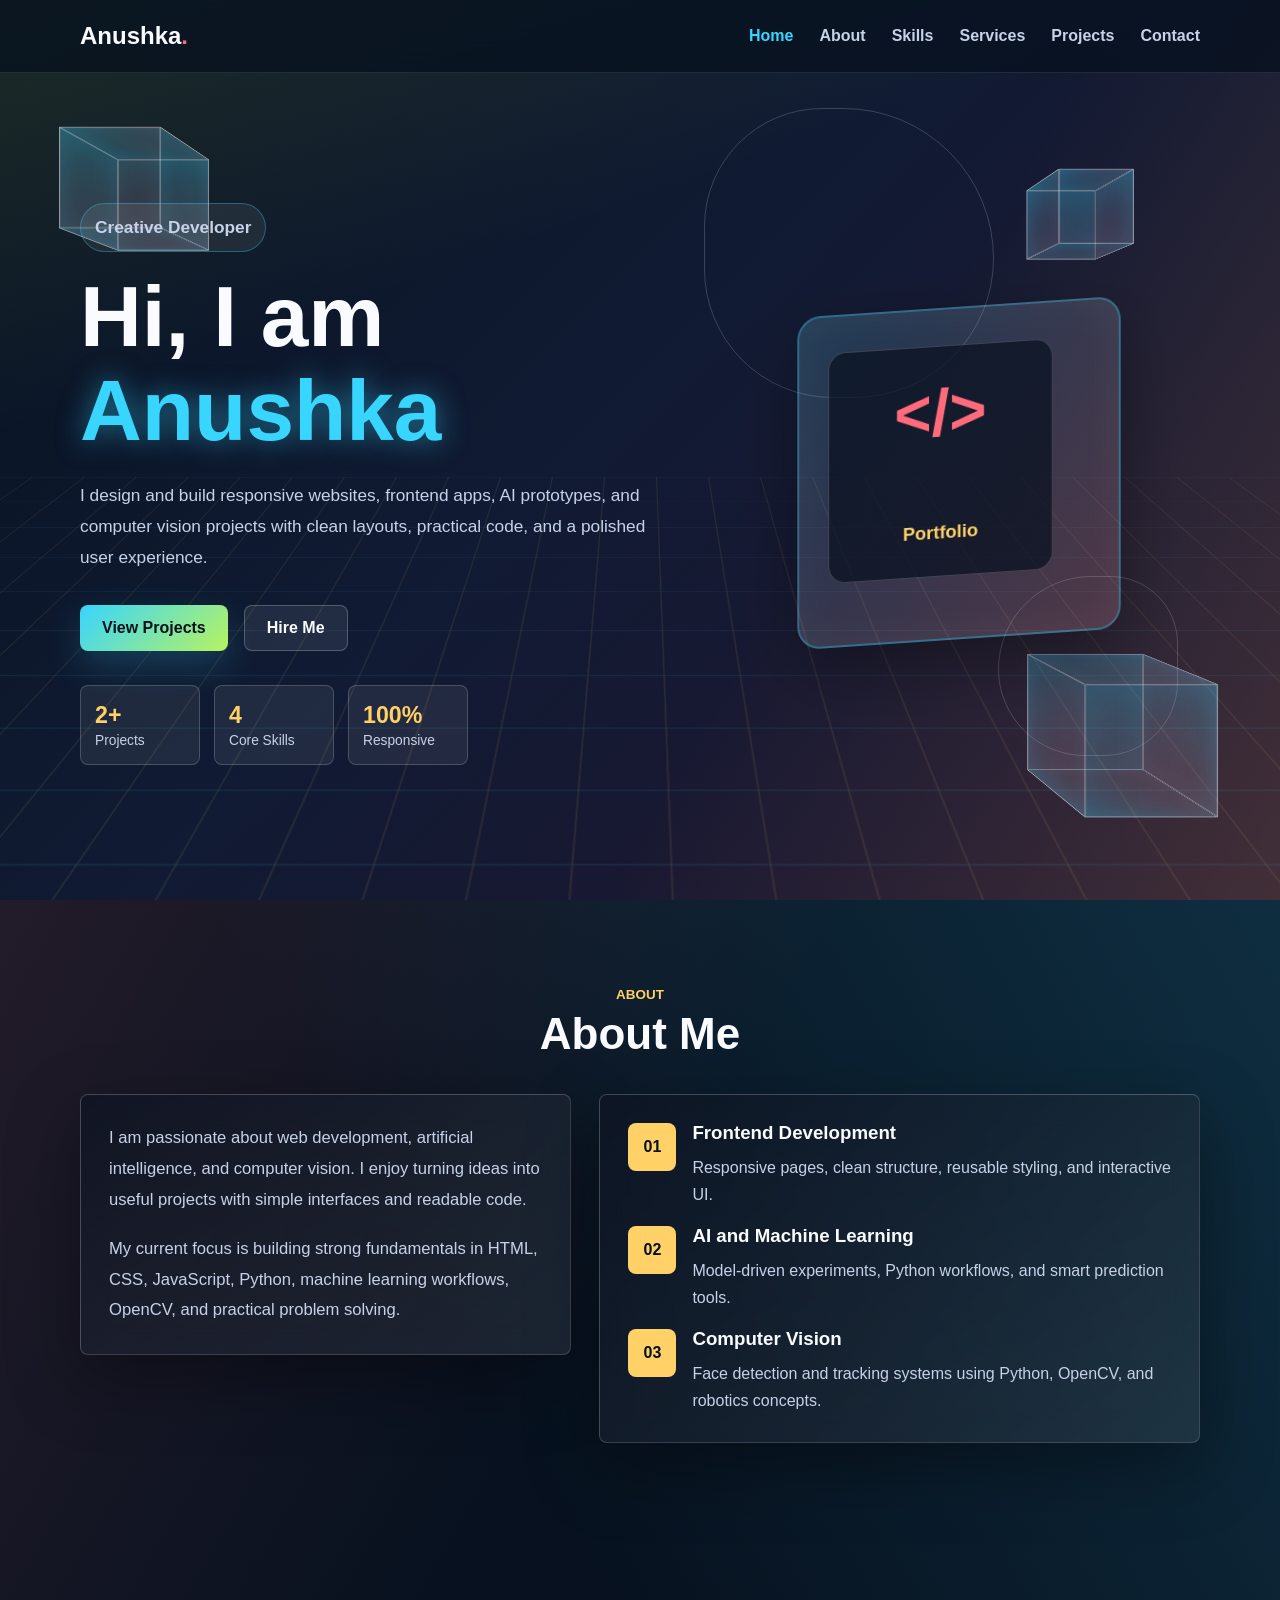
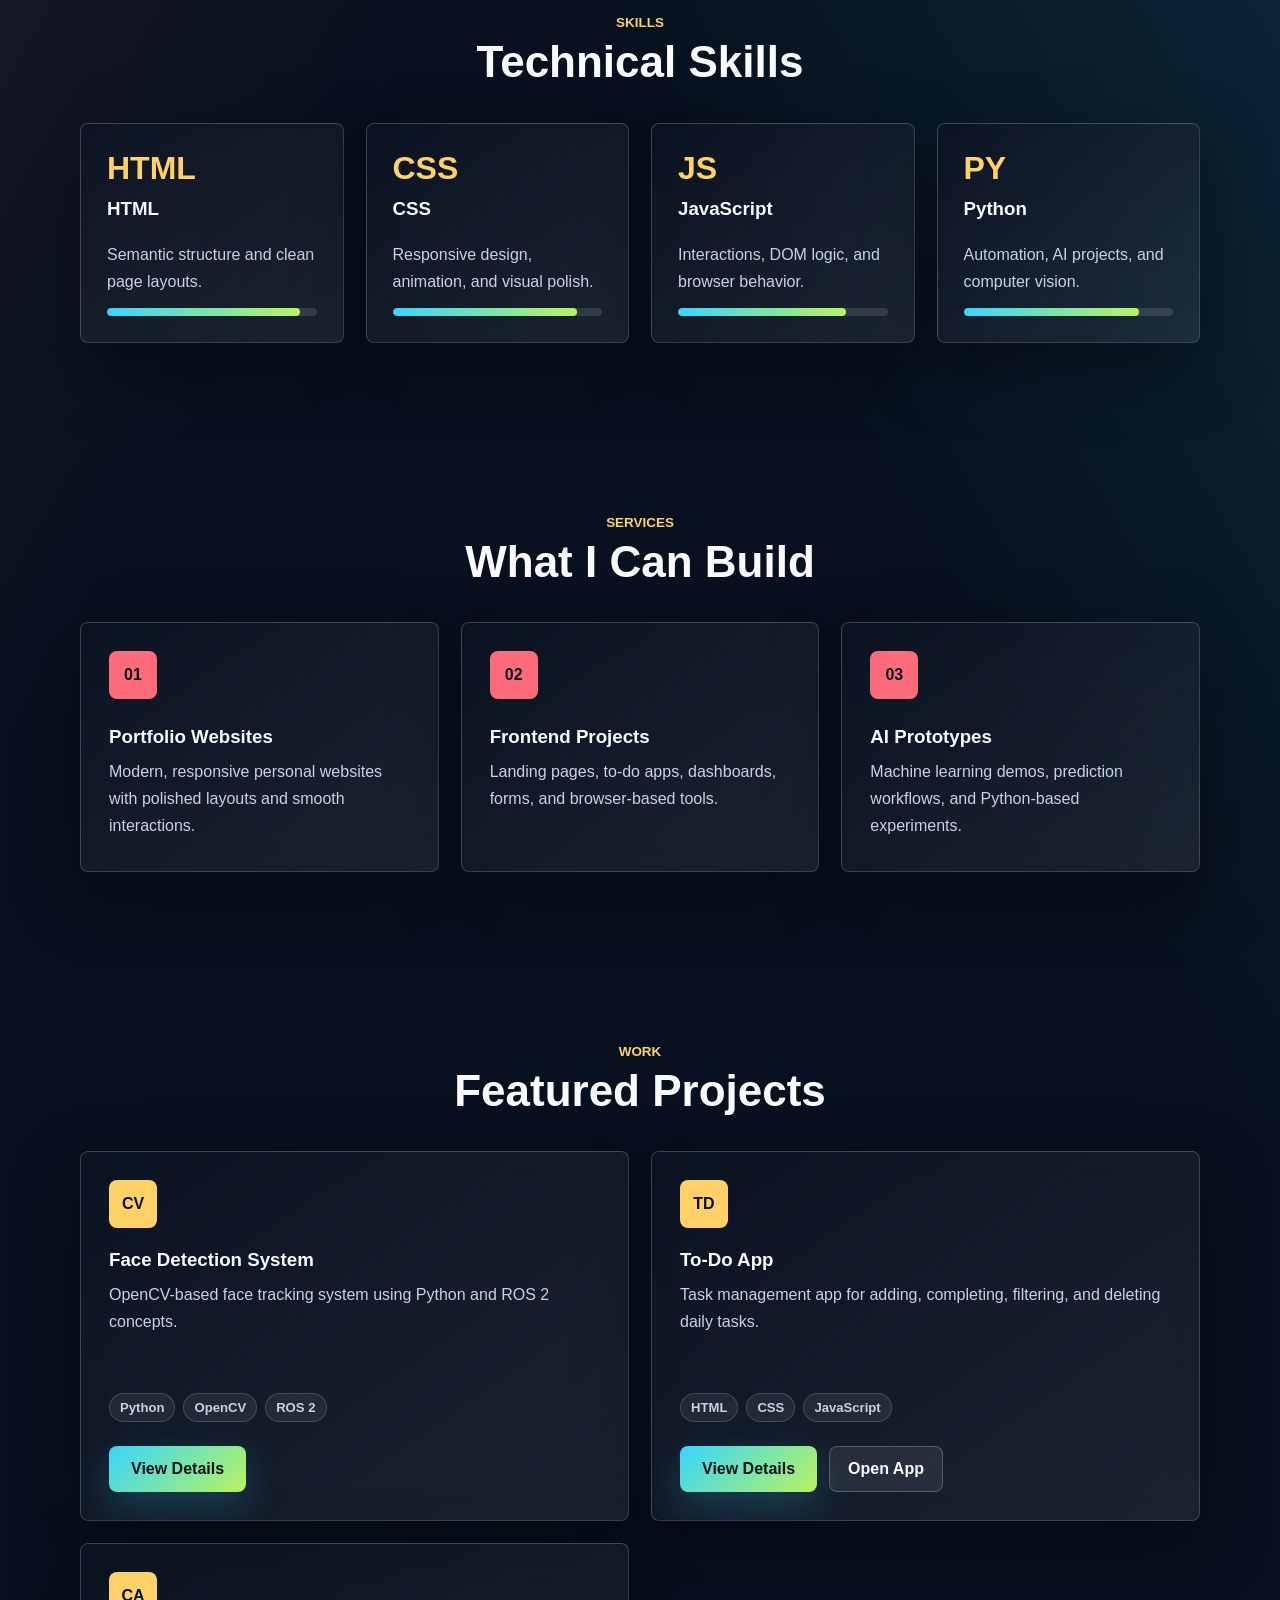
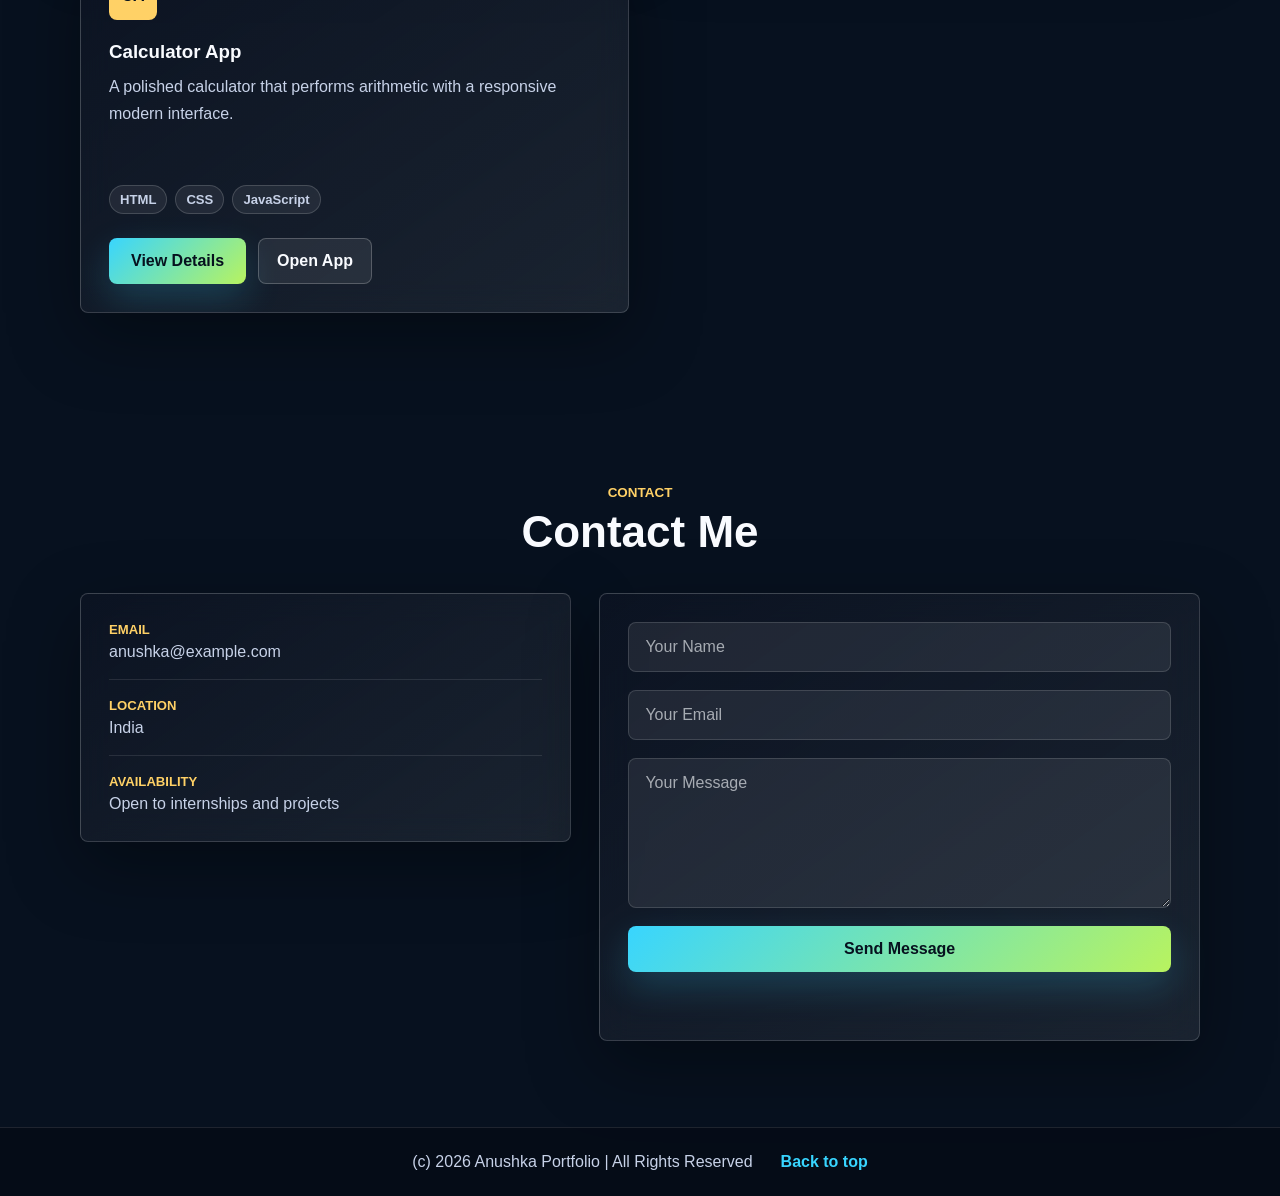
==== commit 2fa9b5e4: "updated portfolio" ====
--- a/index.html
+++ b/index.html
@@ -235,6 +235,23 @@
                         <a class="project-link" href="todo-app.html">Open App</a>
                     </div>
                 </article>
+
+                <article class="project-card">
+                    <div class="project-icon">CA</div>
+                    <h3>Calculator App</h3>
+                    <p>
+                        A polished calculator that performs arithmetic with a responsive modern interface.
+                    </p>
+                    <ul>
+                        <li>HTML</li>
+                        <li>CSS</li>
+                        <li>JavaScript</li>
+                    </ul>
+                    <div class="project-actions">
+                        <button type="button" data-project="calculator-app">View Details</button>
+                        <a class="project-link" href="calculator-app.html">Open App</a>
+                    </div>
+                </article>
             </div>
         </section>
 
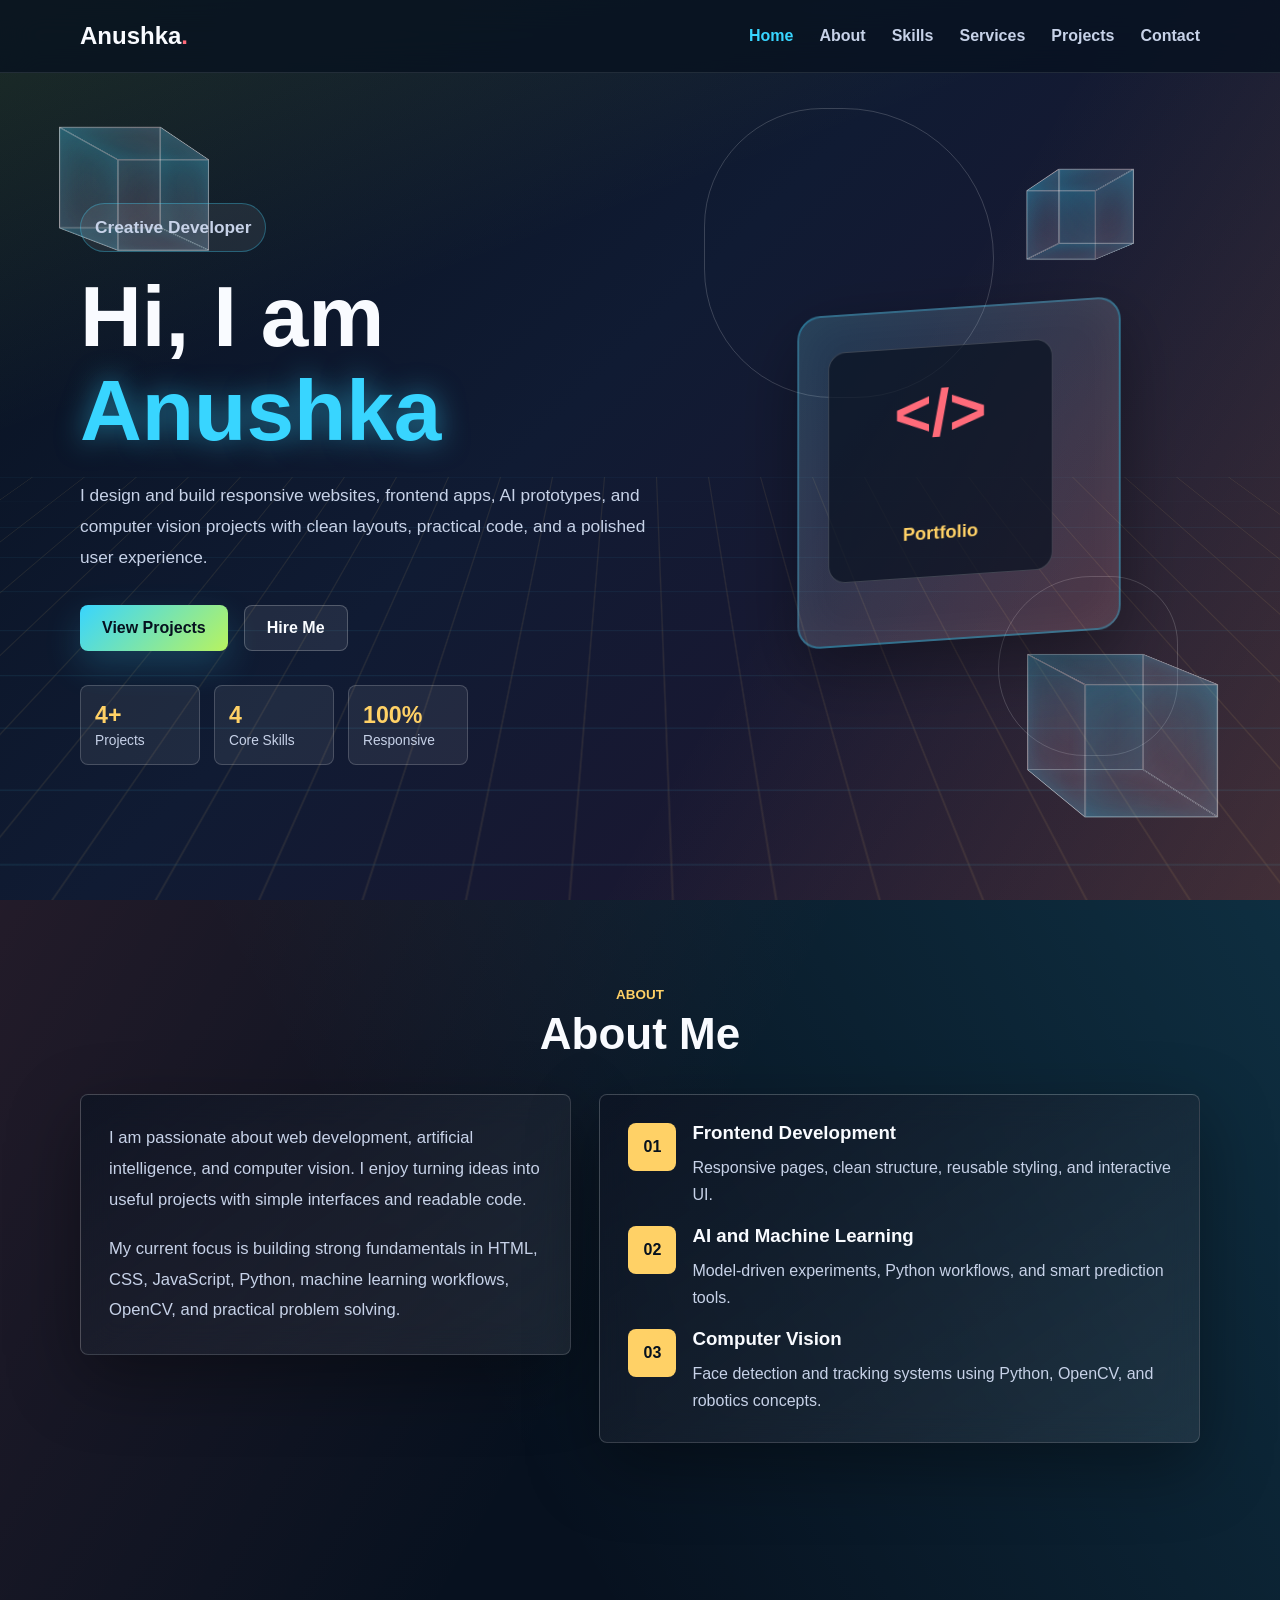
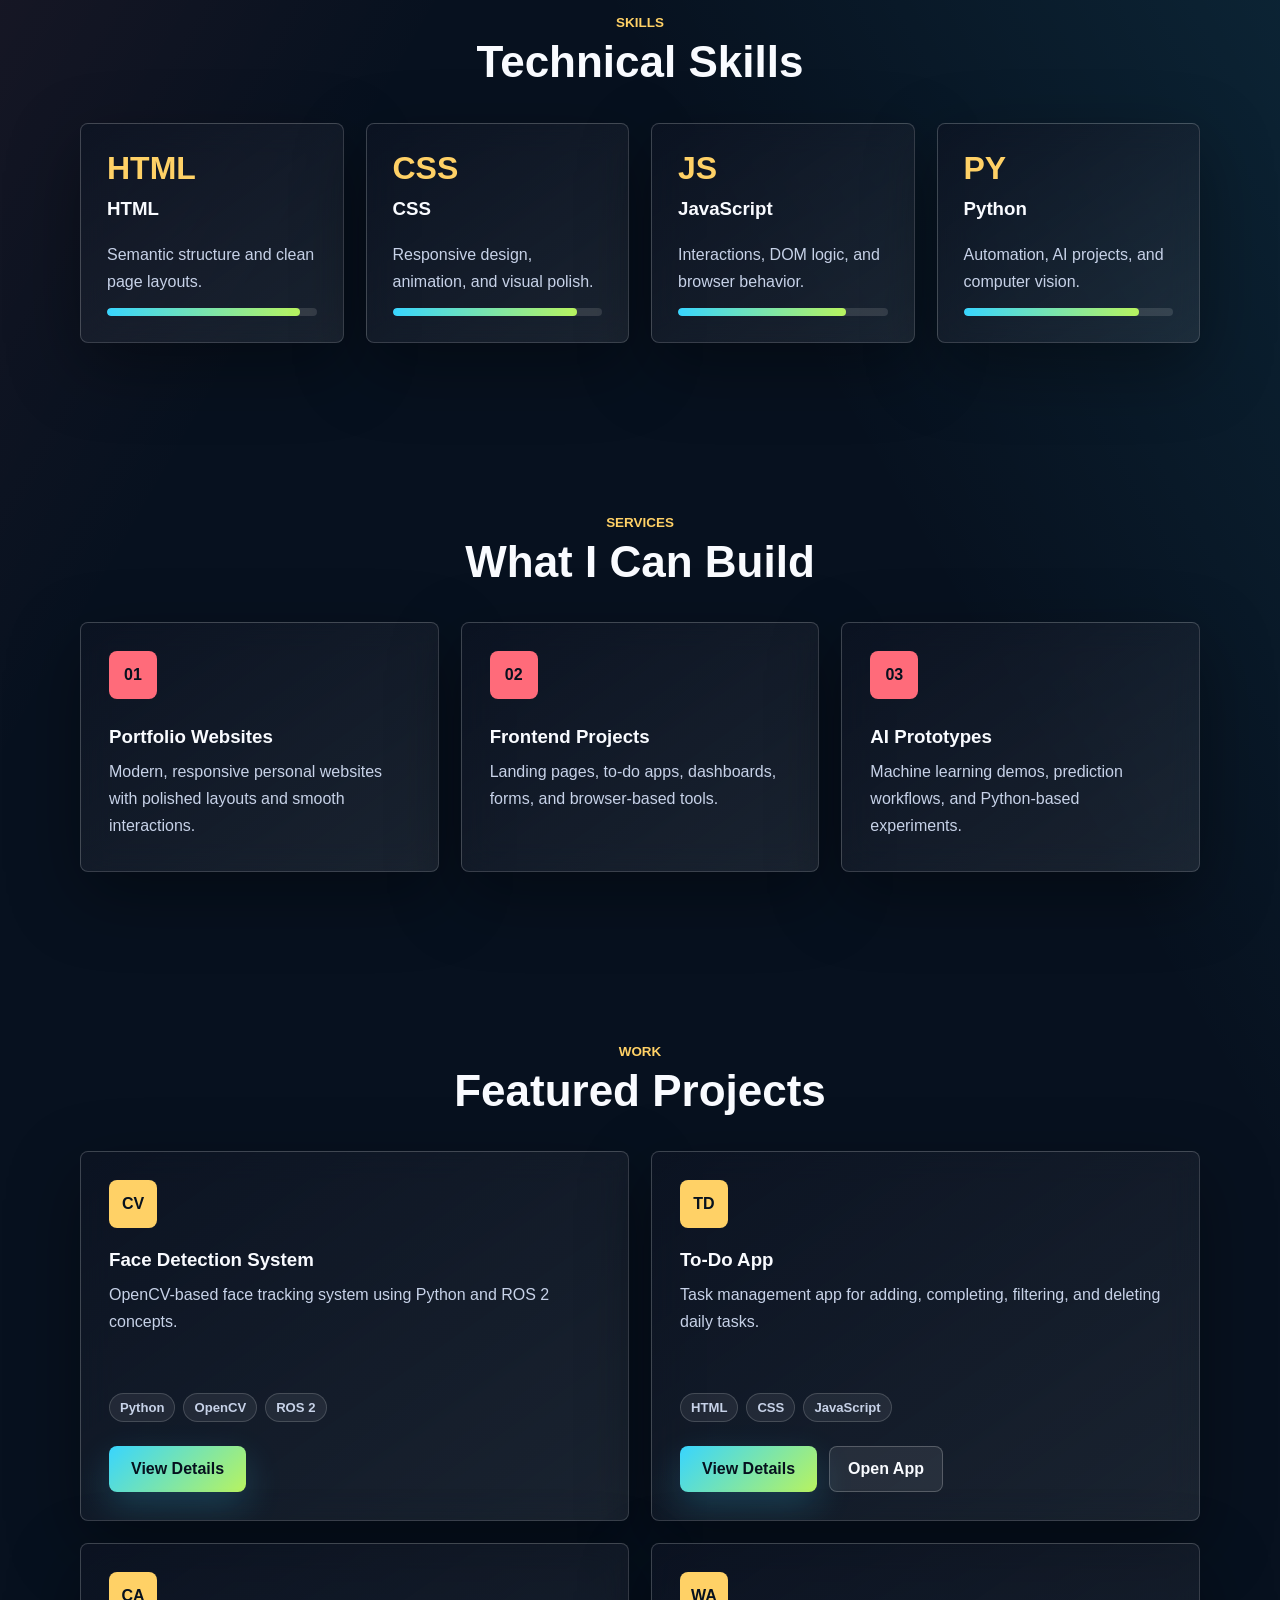
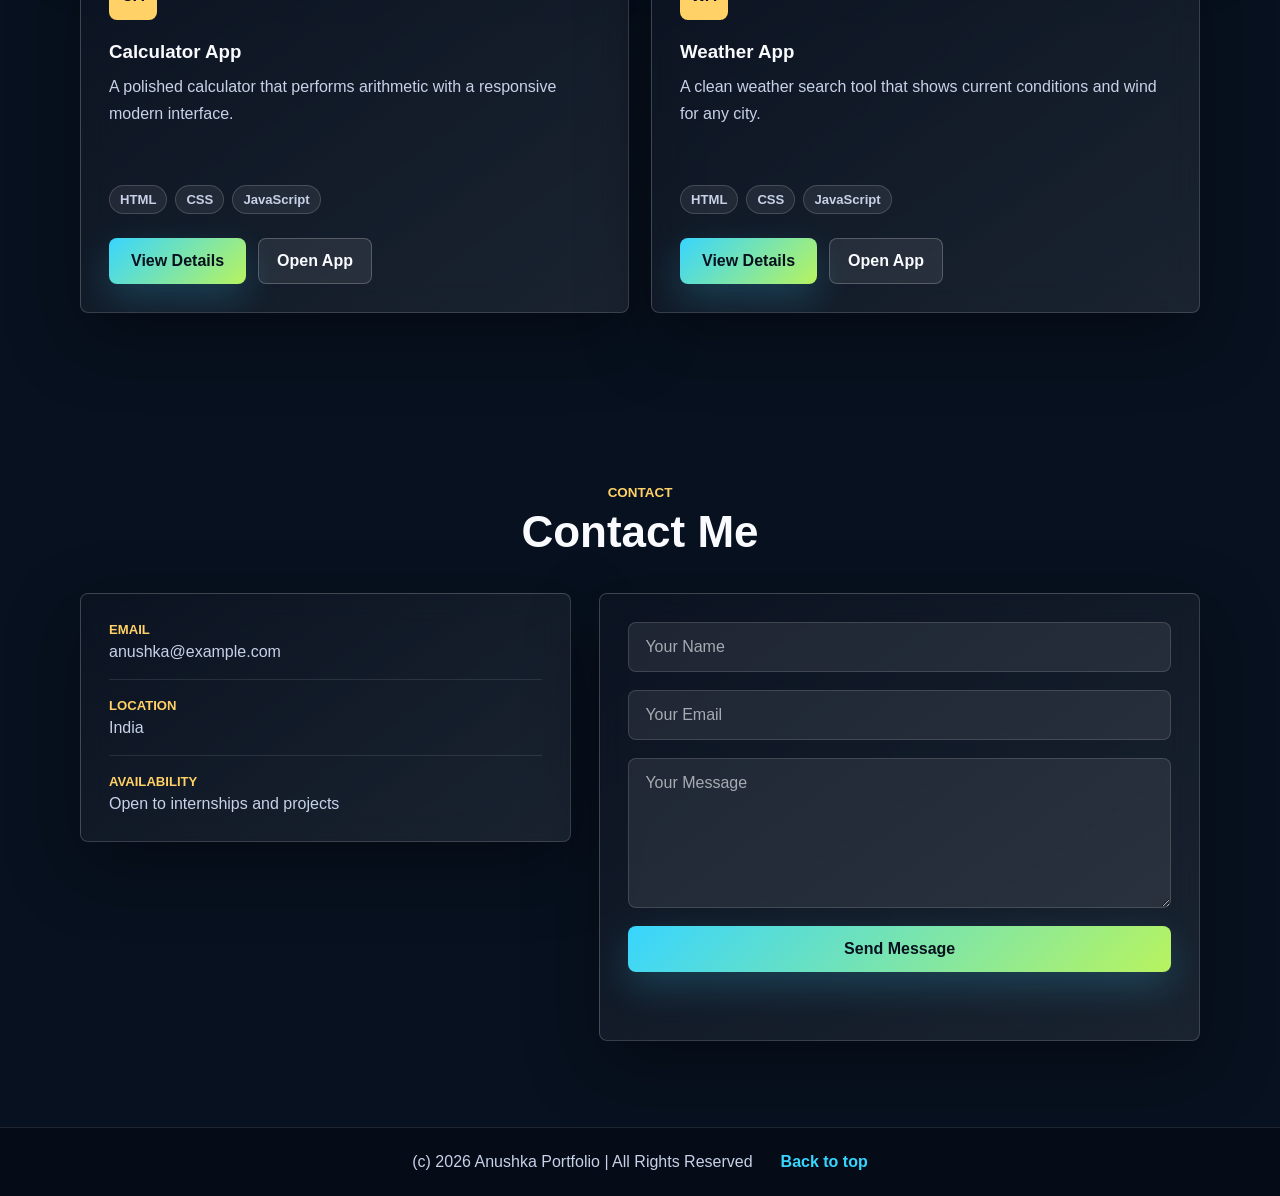
==== commit fdb35b94: "updated portfolio" ====
--- a/index.html
+++ b/index.html
@@ -64,7 +64,7 @@
 
                 <div class="hero-stats" aria-label="Portfolio highlights">
                     <div>
-                        <strong>2+</strong>
+                        <strong>4+</strong>
                         <span>Projects</span>
                     </div>
                     <div>
@@ -250,6 +250,23 @@
                     <div class="project-actions">
                         <button type="button" data-project="calculator-app">View Details</button>
                         <a class="project-link" href="calculator-app.html">Open App</a>
+                    </div>
+                </article>
+
+                <article class="project-card">
+                    <div class="project-icon">WA</div>
+                    <h3>Weather App</h3>
+                    <p>
+                        A clean weather search tool that shows current conditions and wind for any city.
+                    </p>
+                    <ul>
+                        <li>HTML</li>
+                        <li>CSS</li>
+                        <li>JavaScript</li>
+                    </ul>
+                    <div class="project-actions">
+                        <button type="button" data-project="weather-app">View Details</button>
+                        <a class="project-link" href="weather-app.html">Open App</a>
                     </div>
                 </article>
             </div>
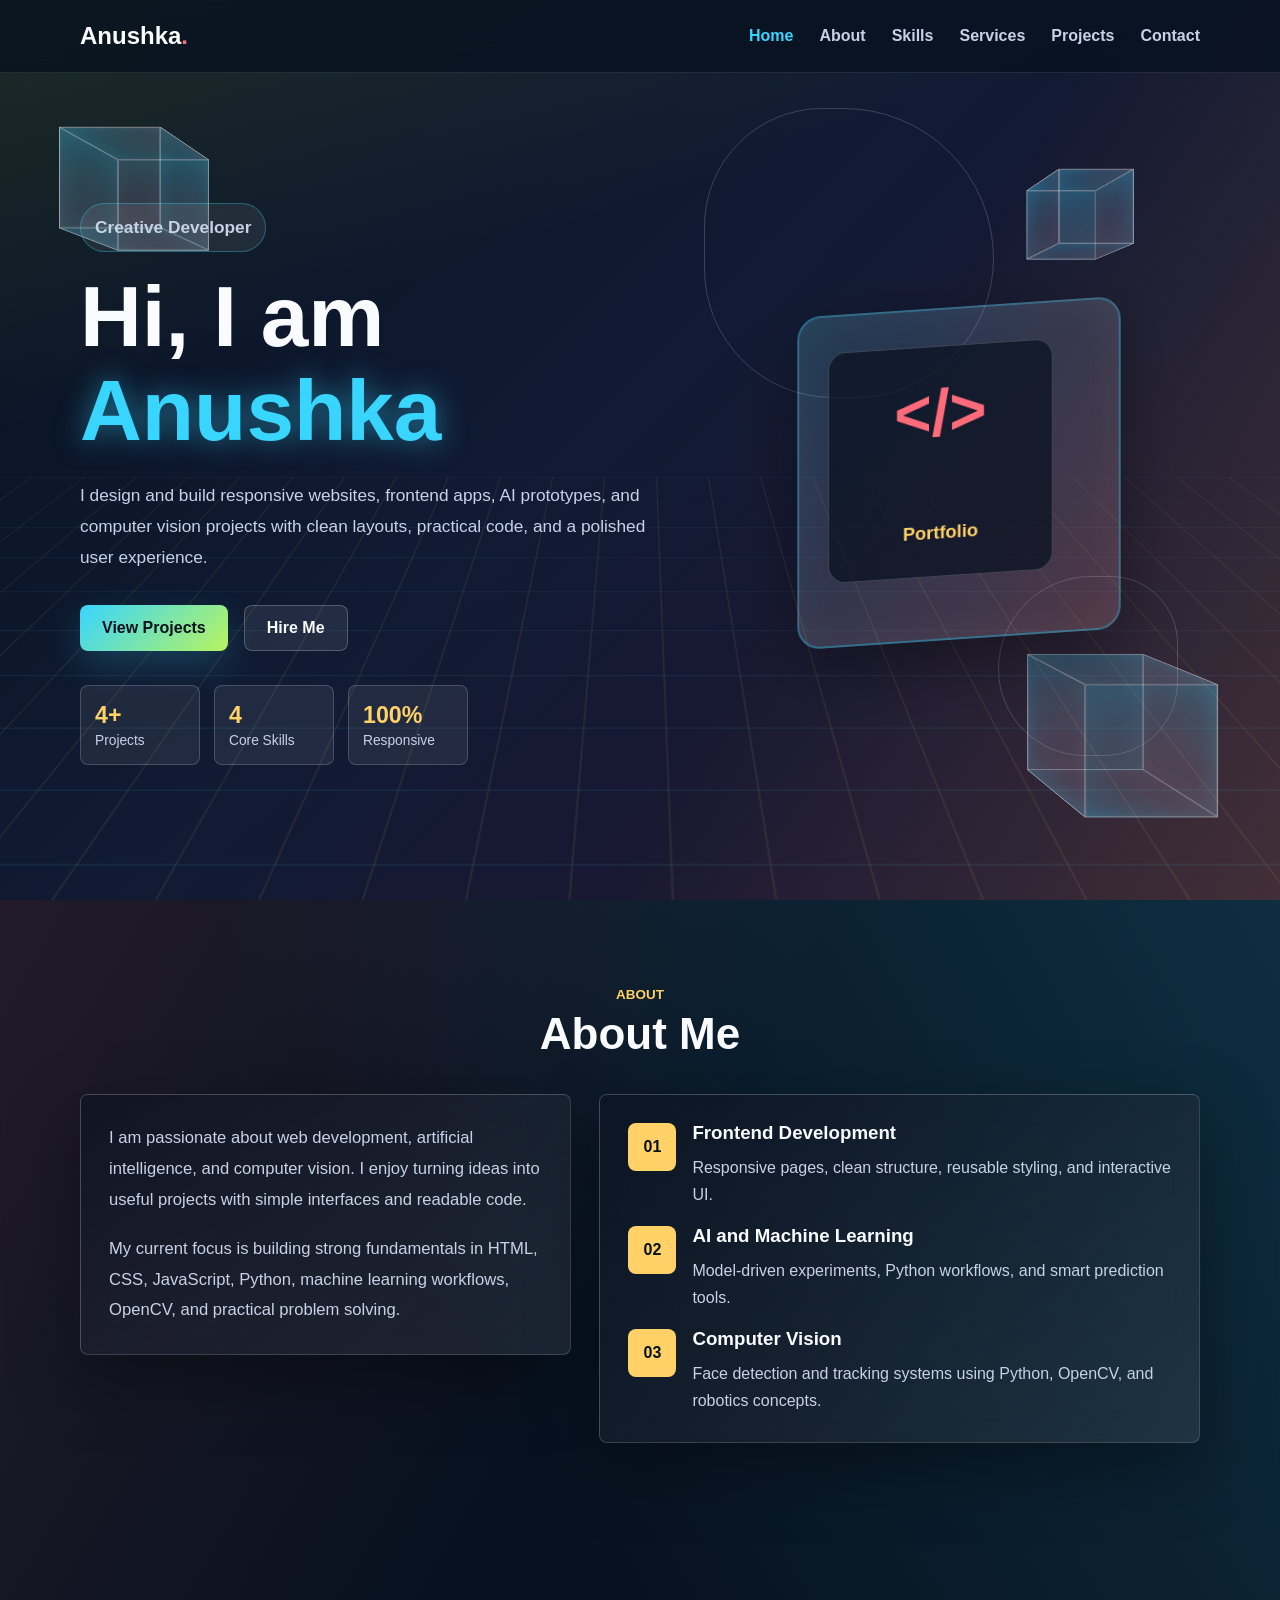
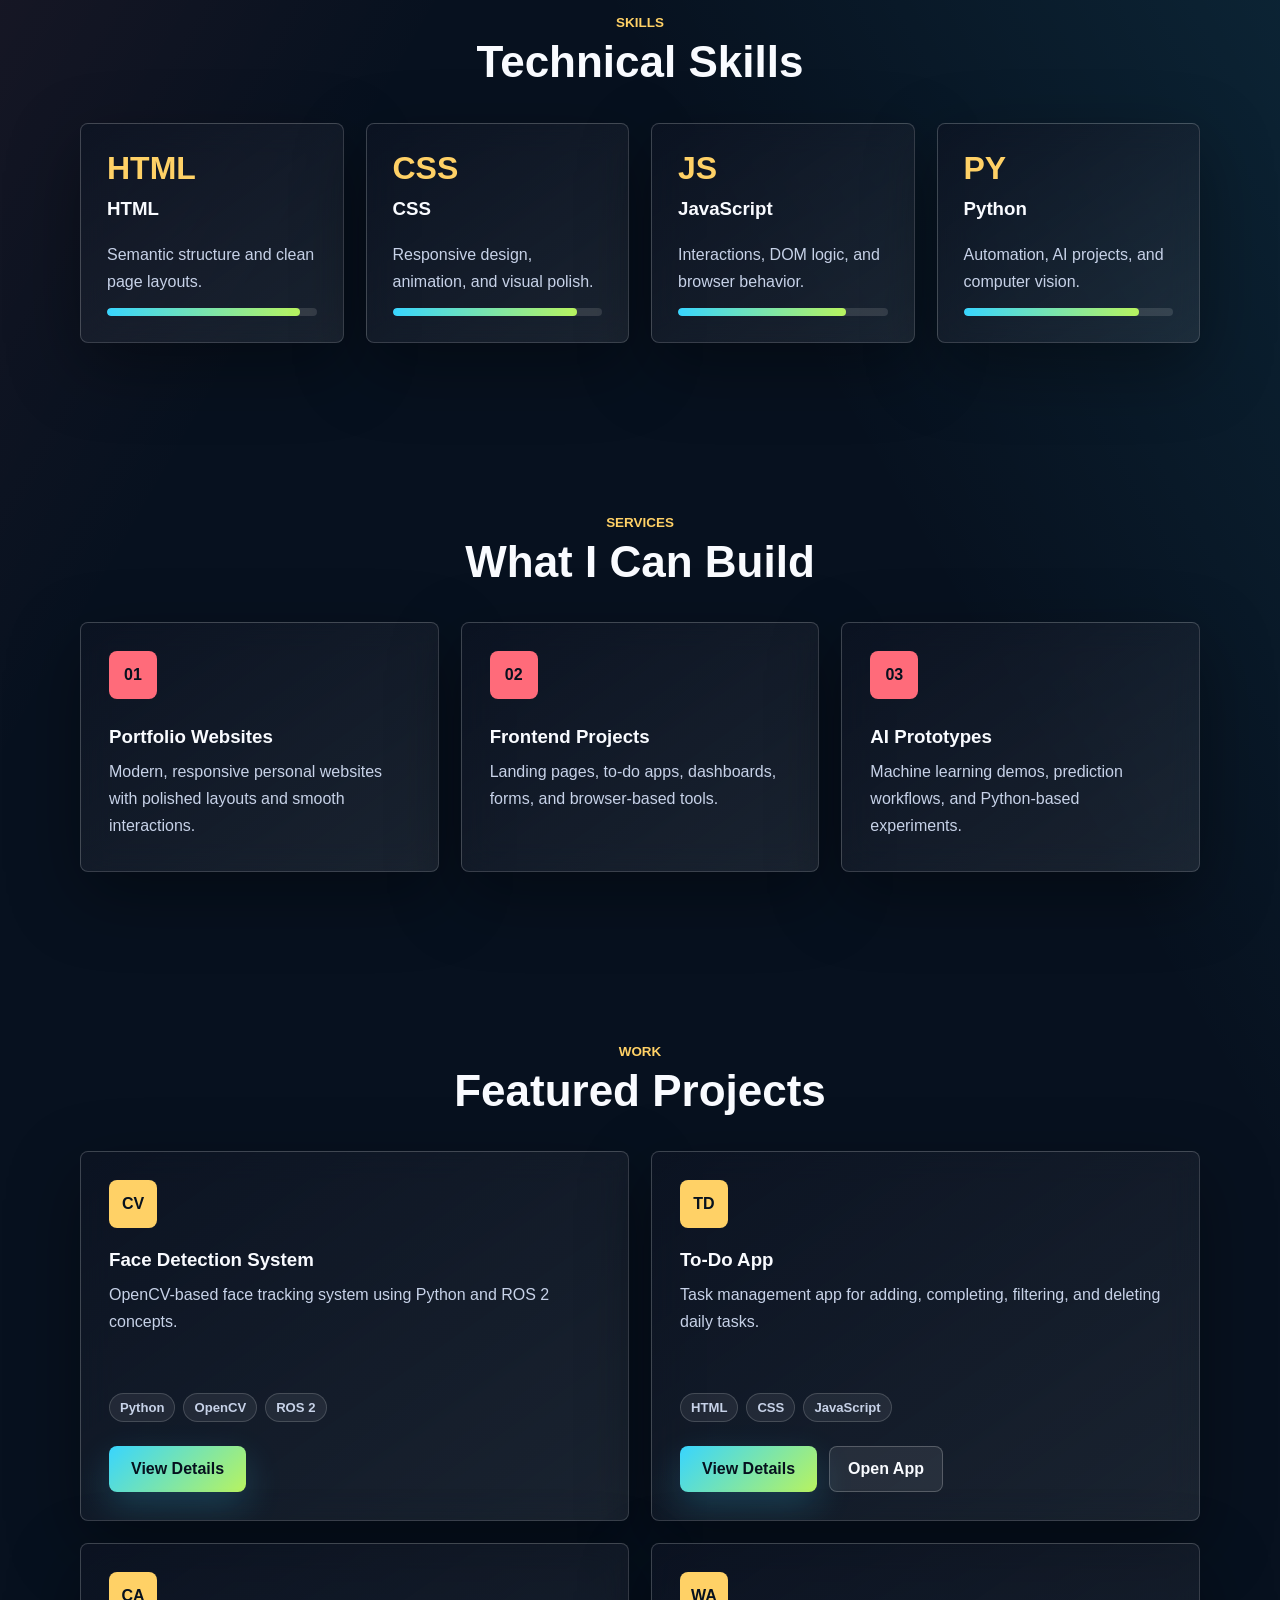
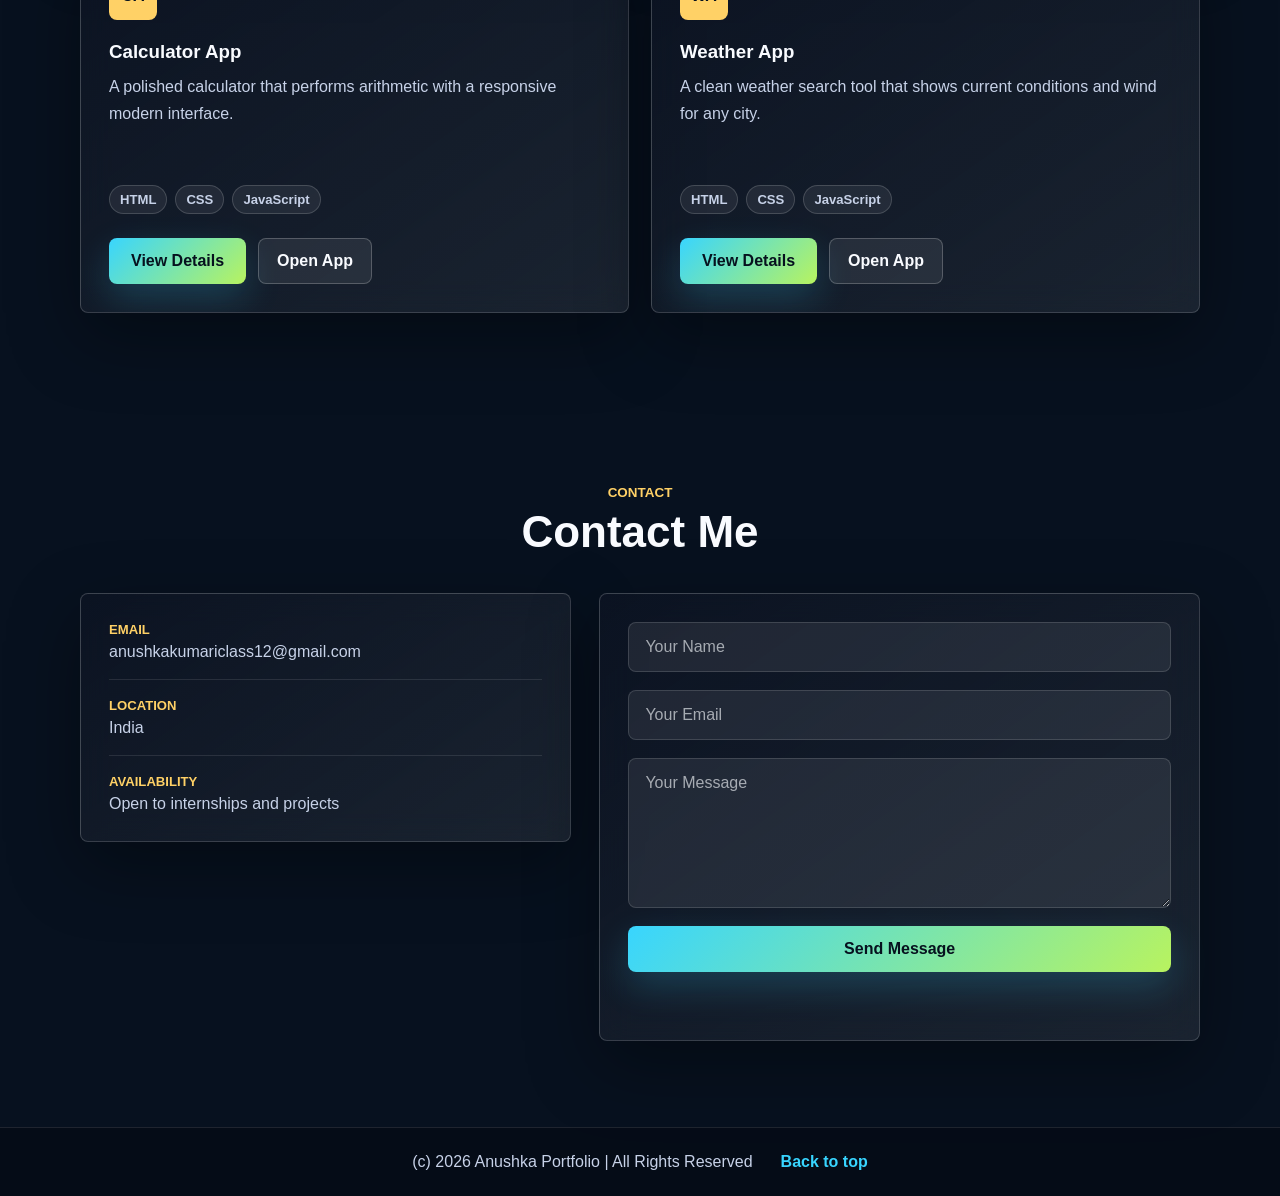
==== commit fed6dea7: "updated contact email" ====
--- a/index.html
+++ b/index.html
@@ -282,7 +282,7 @@
                 <div class="contact-info">
                     <article>
                         <span>Email</span>
-                        <a href="mailto:anushka@example.com">anushka@example.com</a>
+                        <a href="mailto:anushkakumariclass12@gmail.com">anushkakumariclass12@gmail.com</a>
                     </article>
                     <article>
                         <span>Location</span>
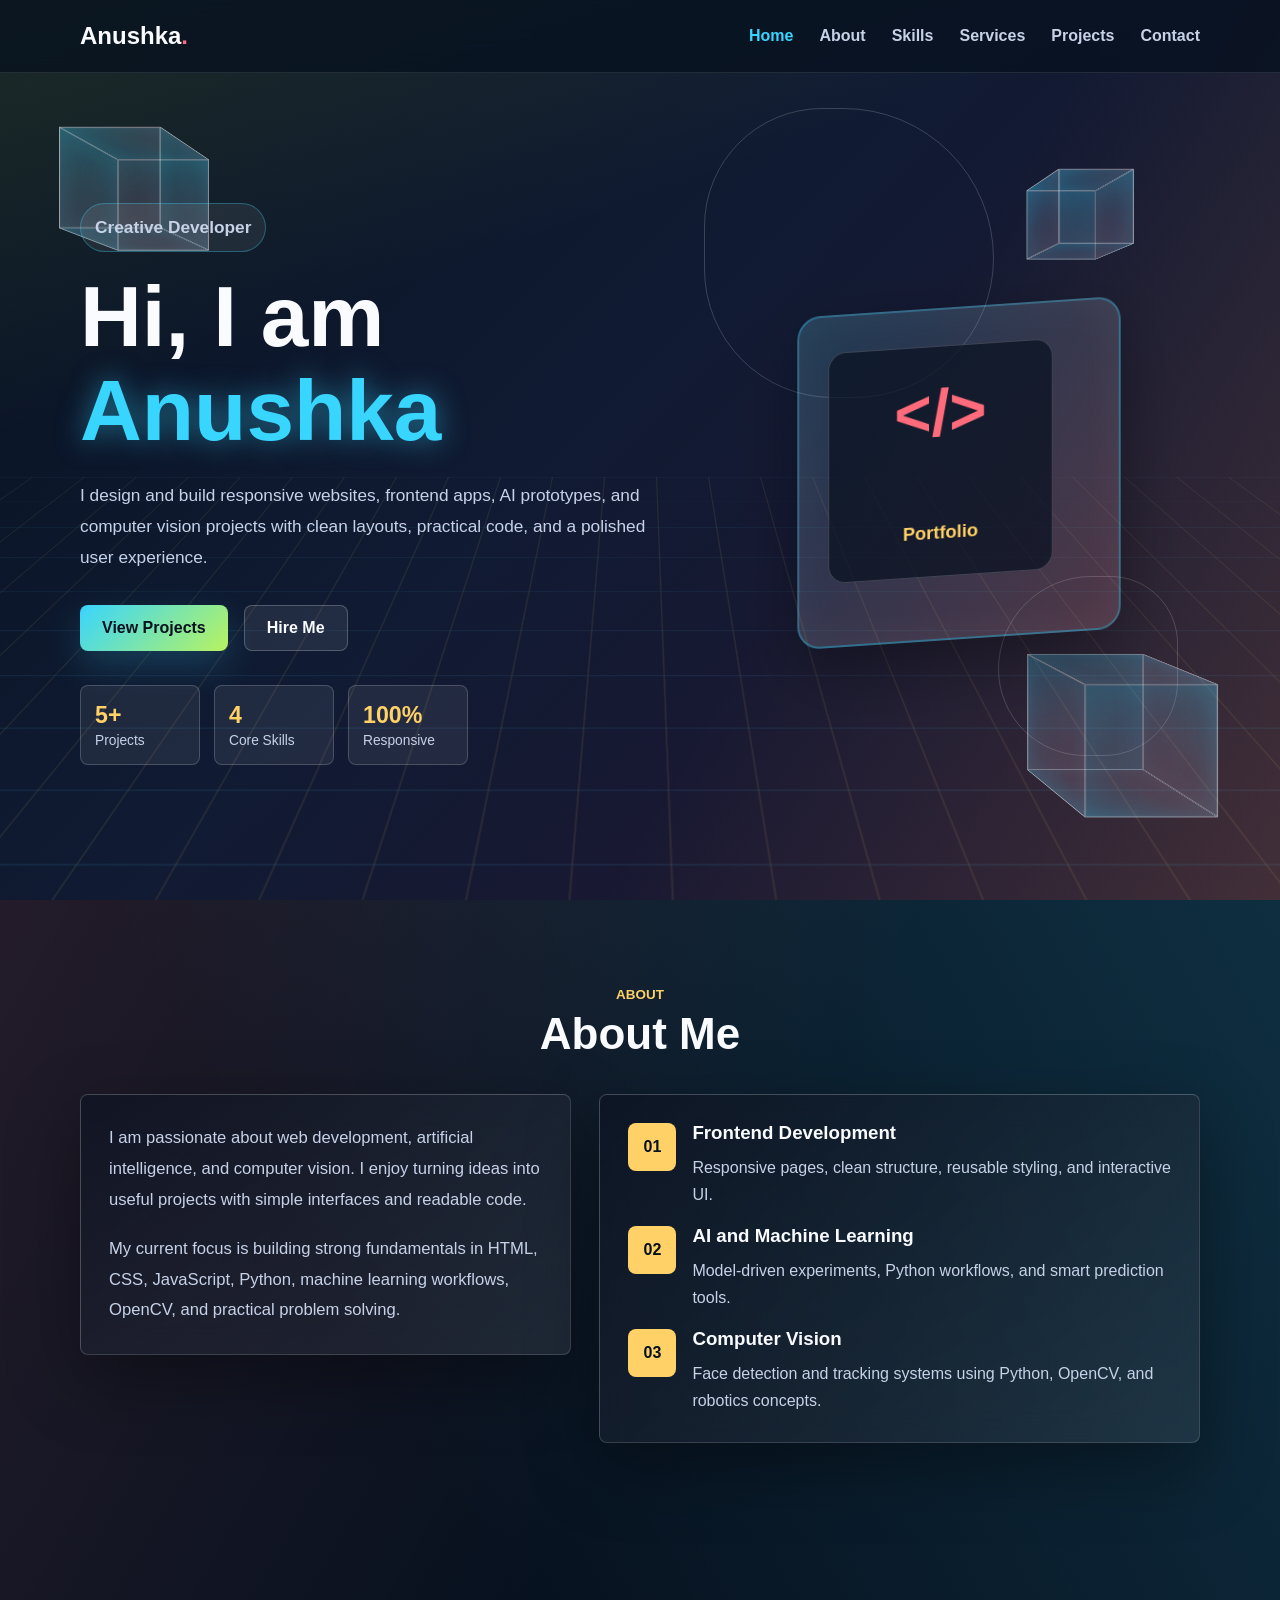
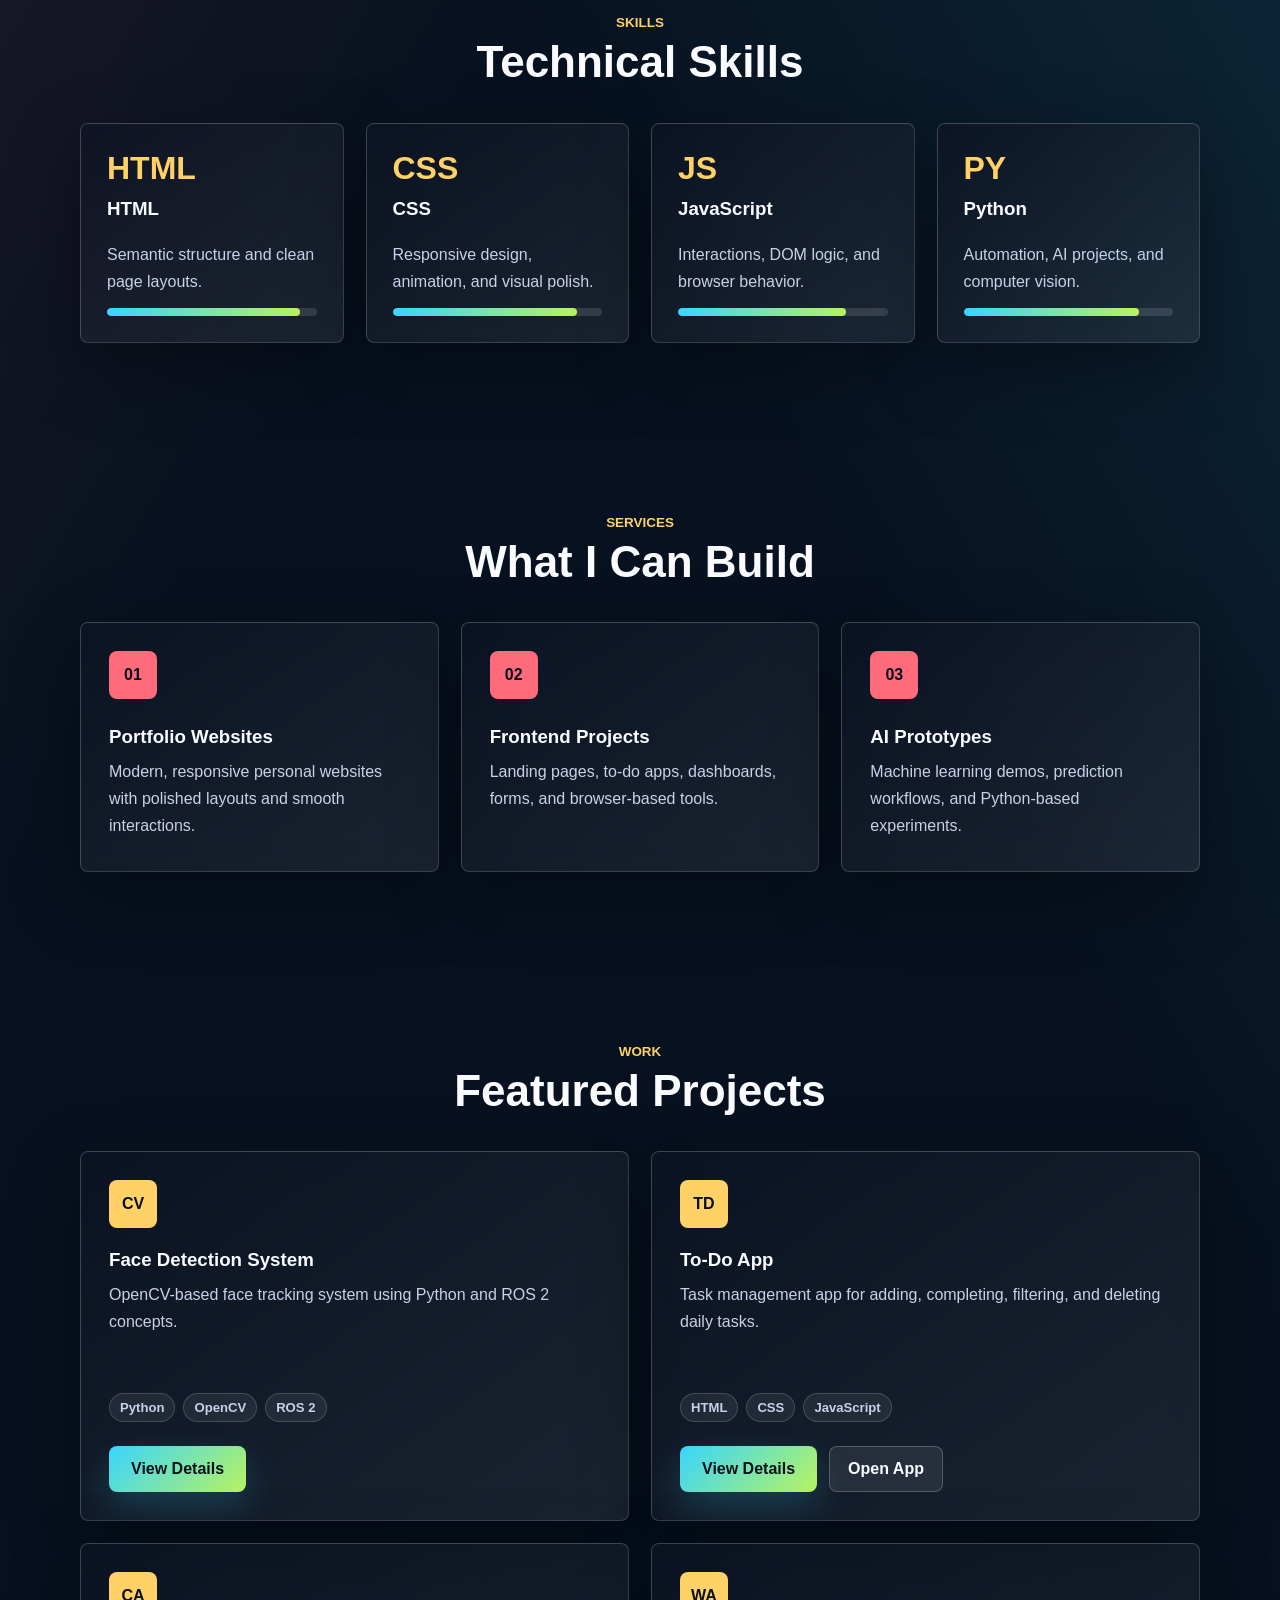
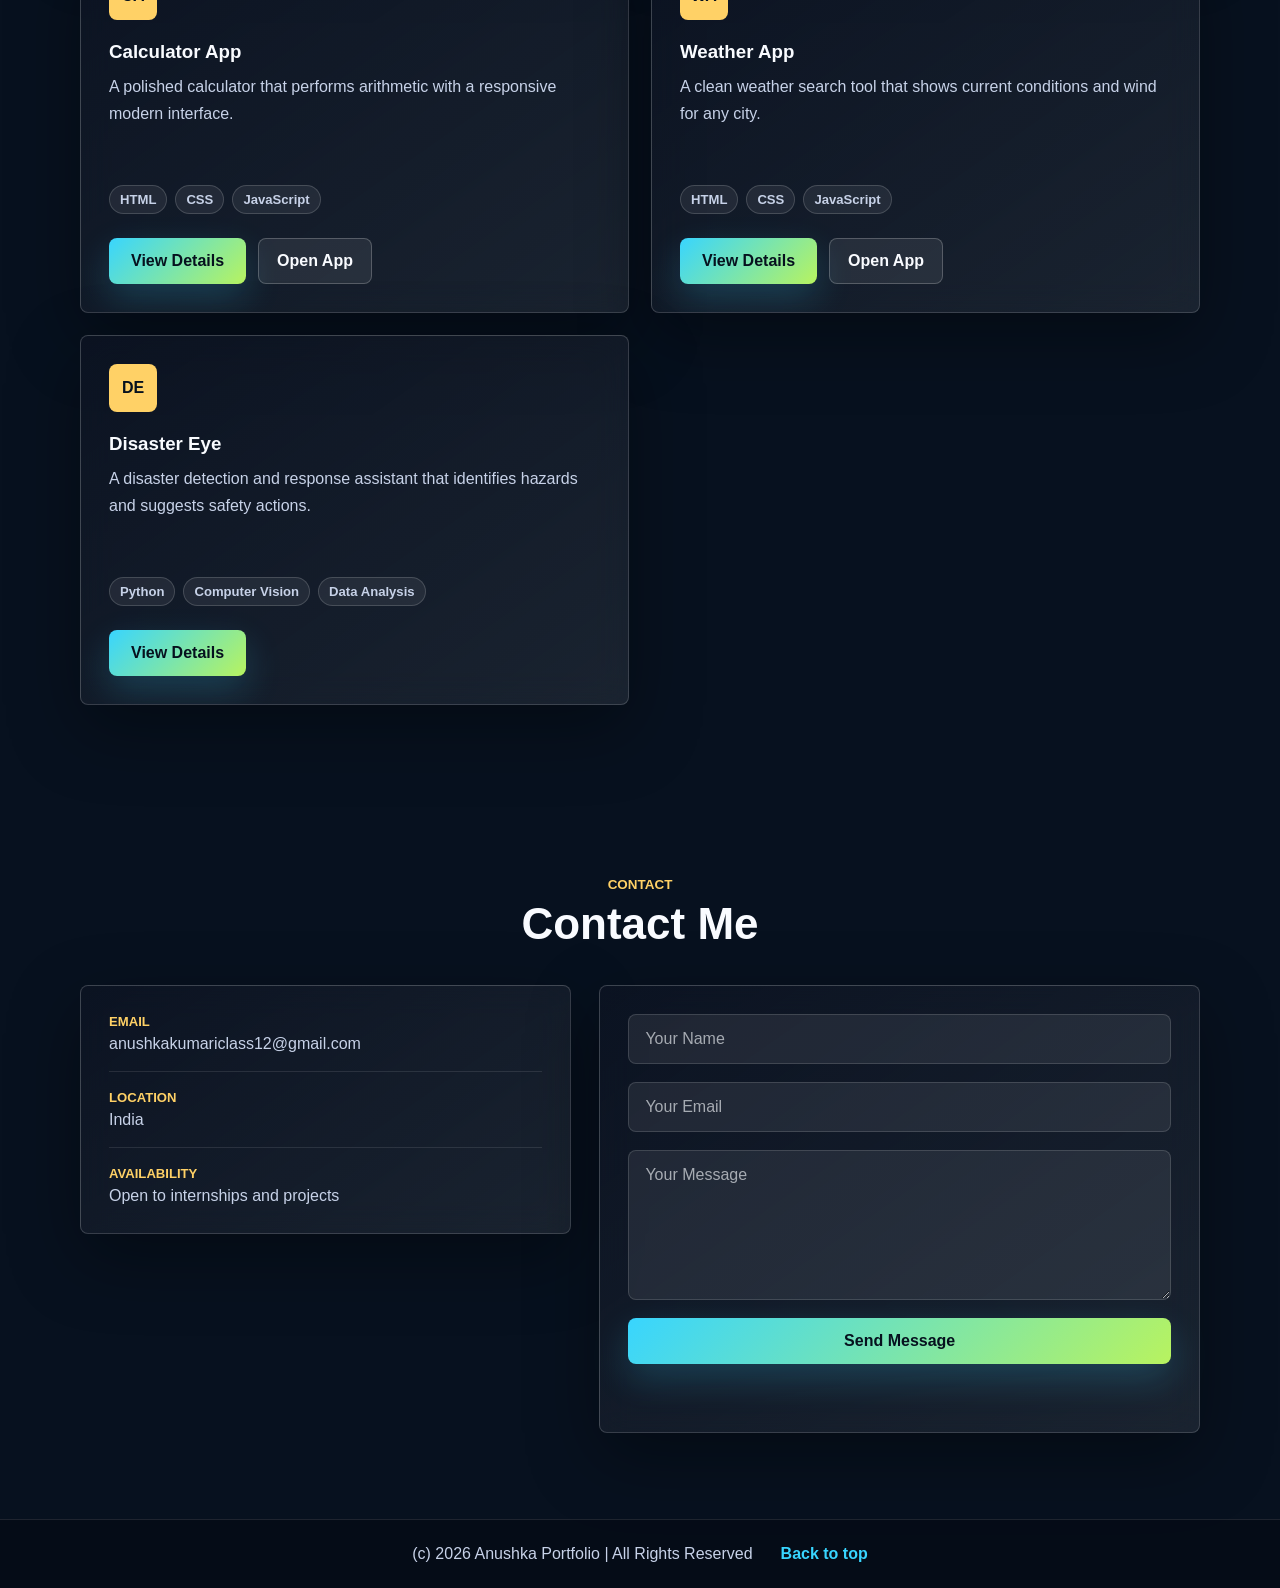
==== commit b154073f: "updated portfolio" ====
--- a/index.html
+++ b/index.html
@@ -64,7 +64,7 @@
 
                 <div class="hero-stats" aria-label="Portfolio highlights">
                     <div>
-                        <strong>4+</strong>
+                        <strong>5+</strong>
                         <span>Projects</span>
                     </div>
                     <div>
@@ -267,6 +267,22 @@
                     <div class="project-actions">
                         <button type="button" data-project="weather-app">View Details</button>
                         <a class="project-link" href="weather-app.html">Open App</a>
+                    </div>
+                </article>
+
+                <article class="project-card">
+                    <div class="project-icon">DE</div>
+                    <h3>Disaster Eye</h3>
+                    <p>
+                        A disaster detection and response assistant that identifies hazards and suggests safety actions.
+                    </p>
+                    <ul>
+                        <li>Python</li>
+                        <li>Computer Vision</li>
+                        <li>Data Analysis</li>
+                    </ul>
+                    <div class="project-actions">
+                        <button type="button" data-project="disaster-eye">View Details</button>
                     </div>
                 </article>
             </div>
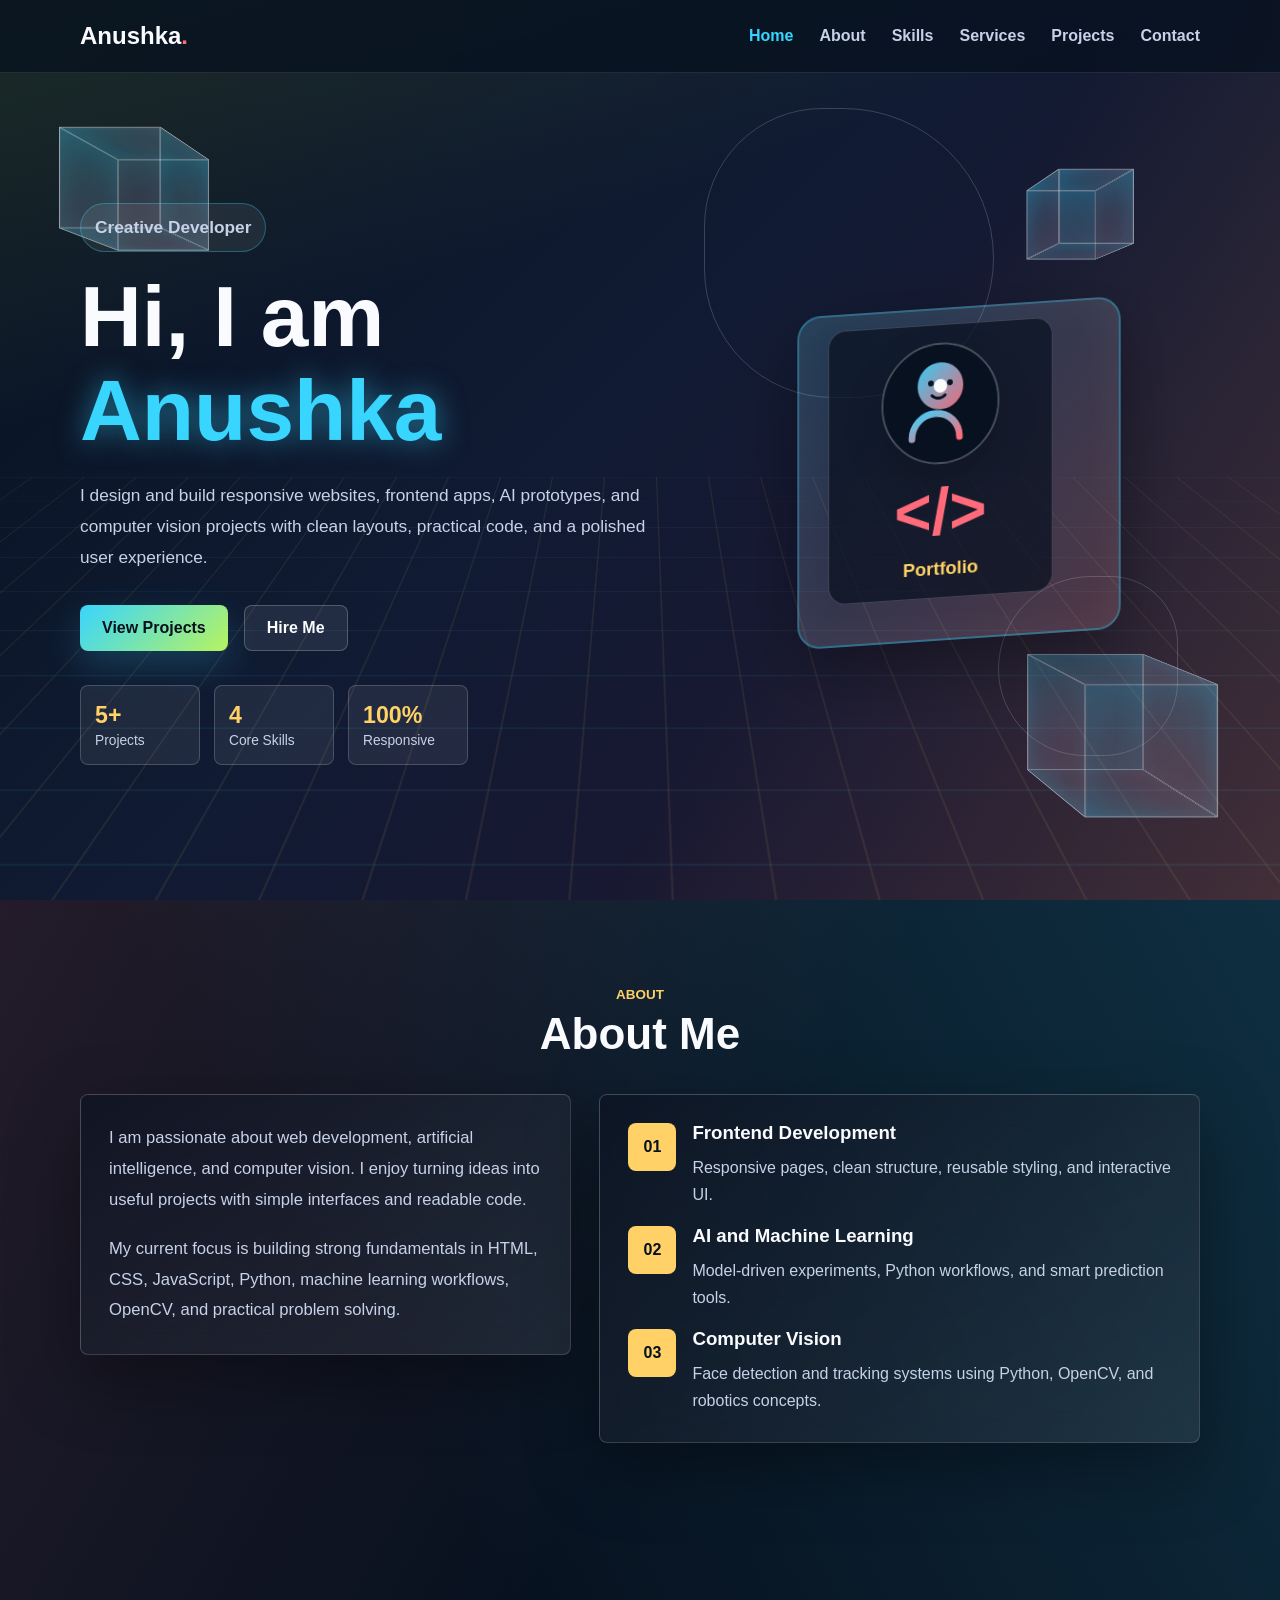
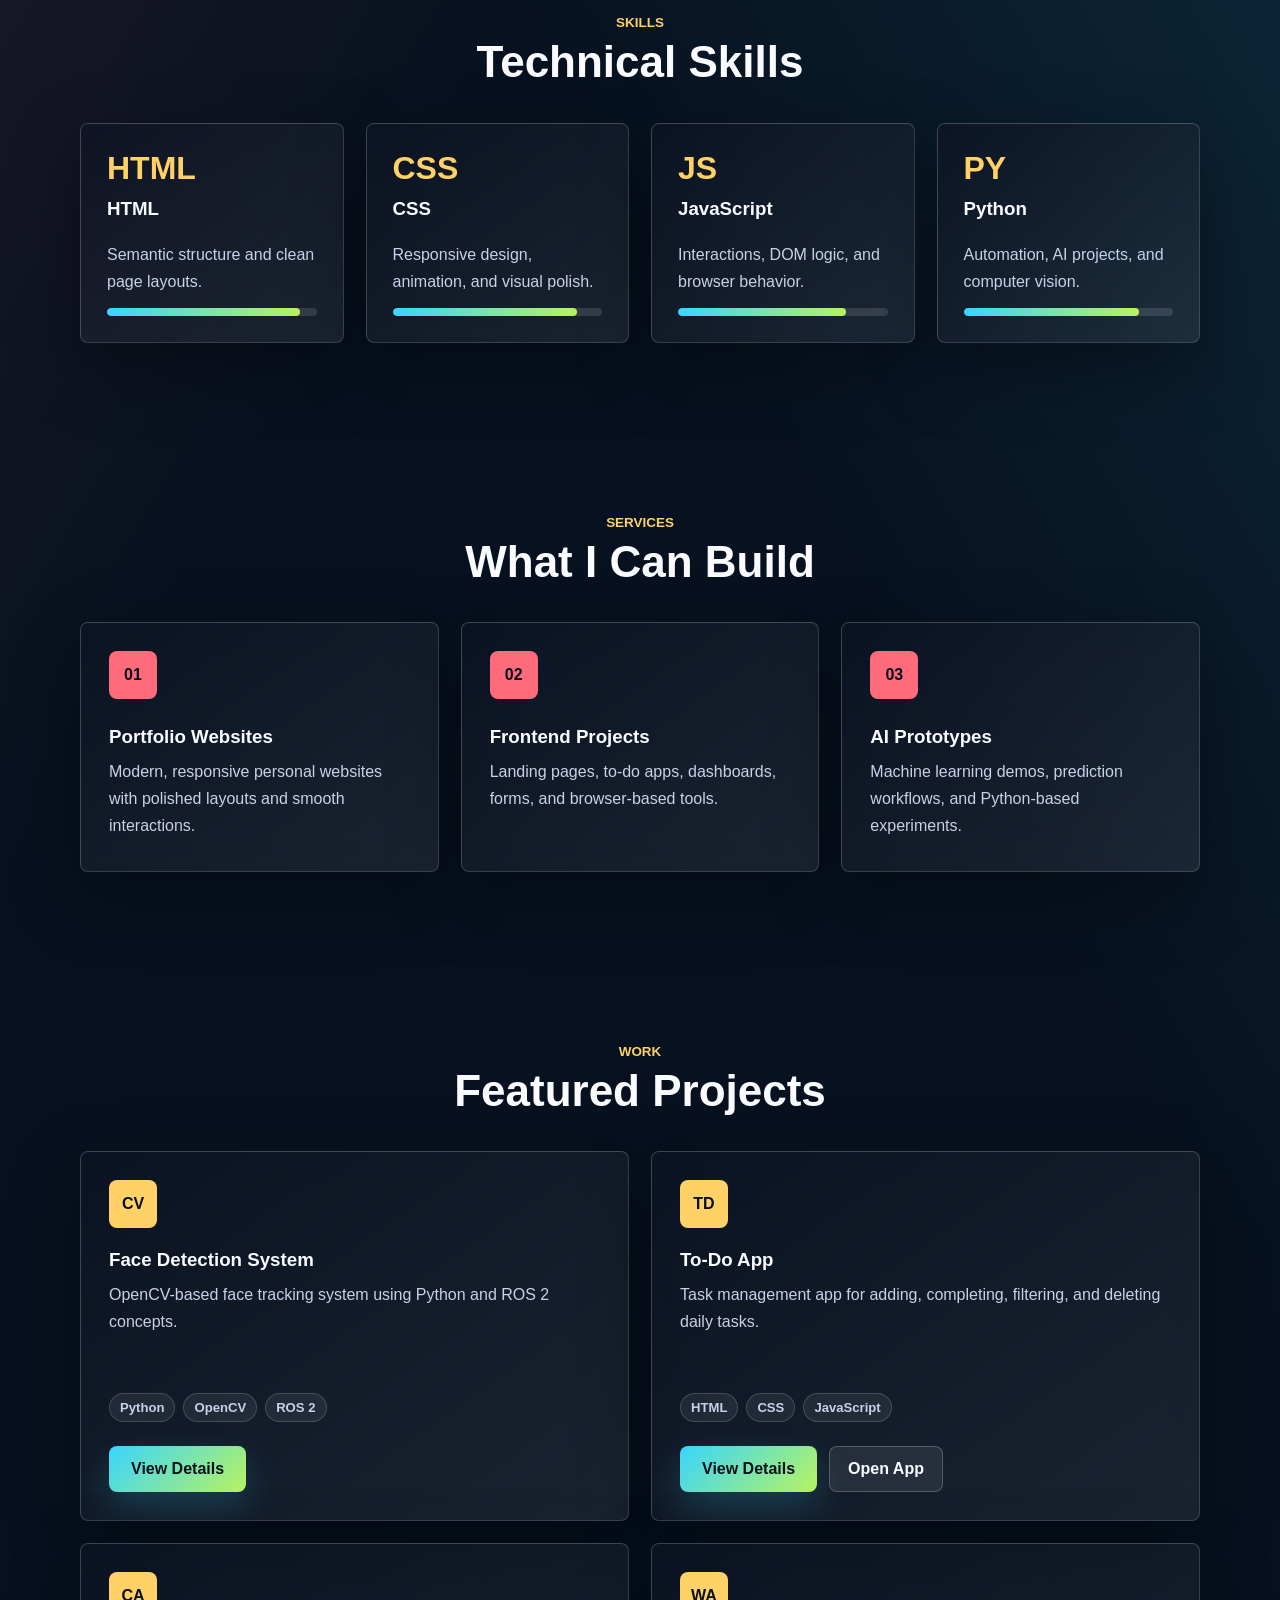
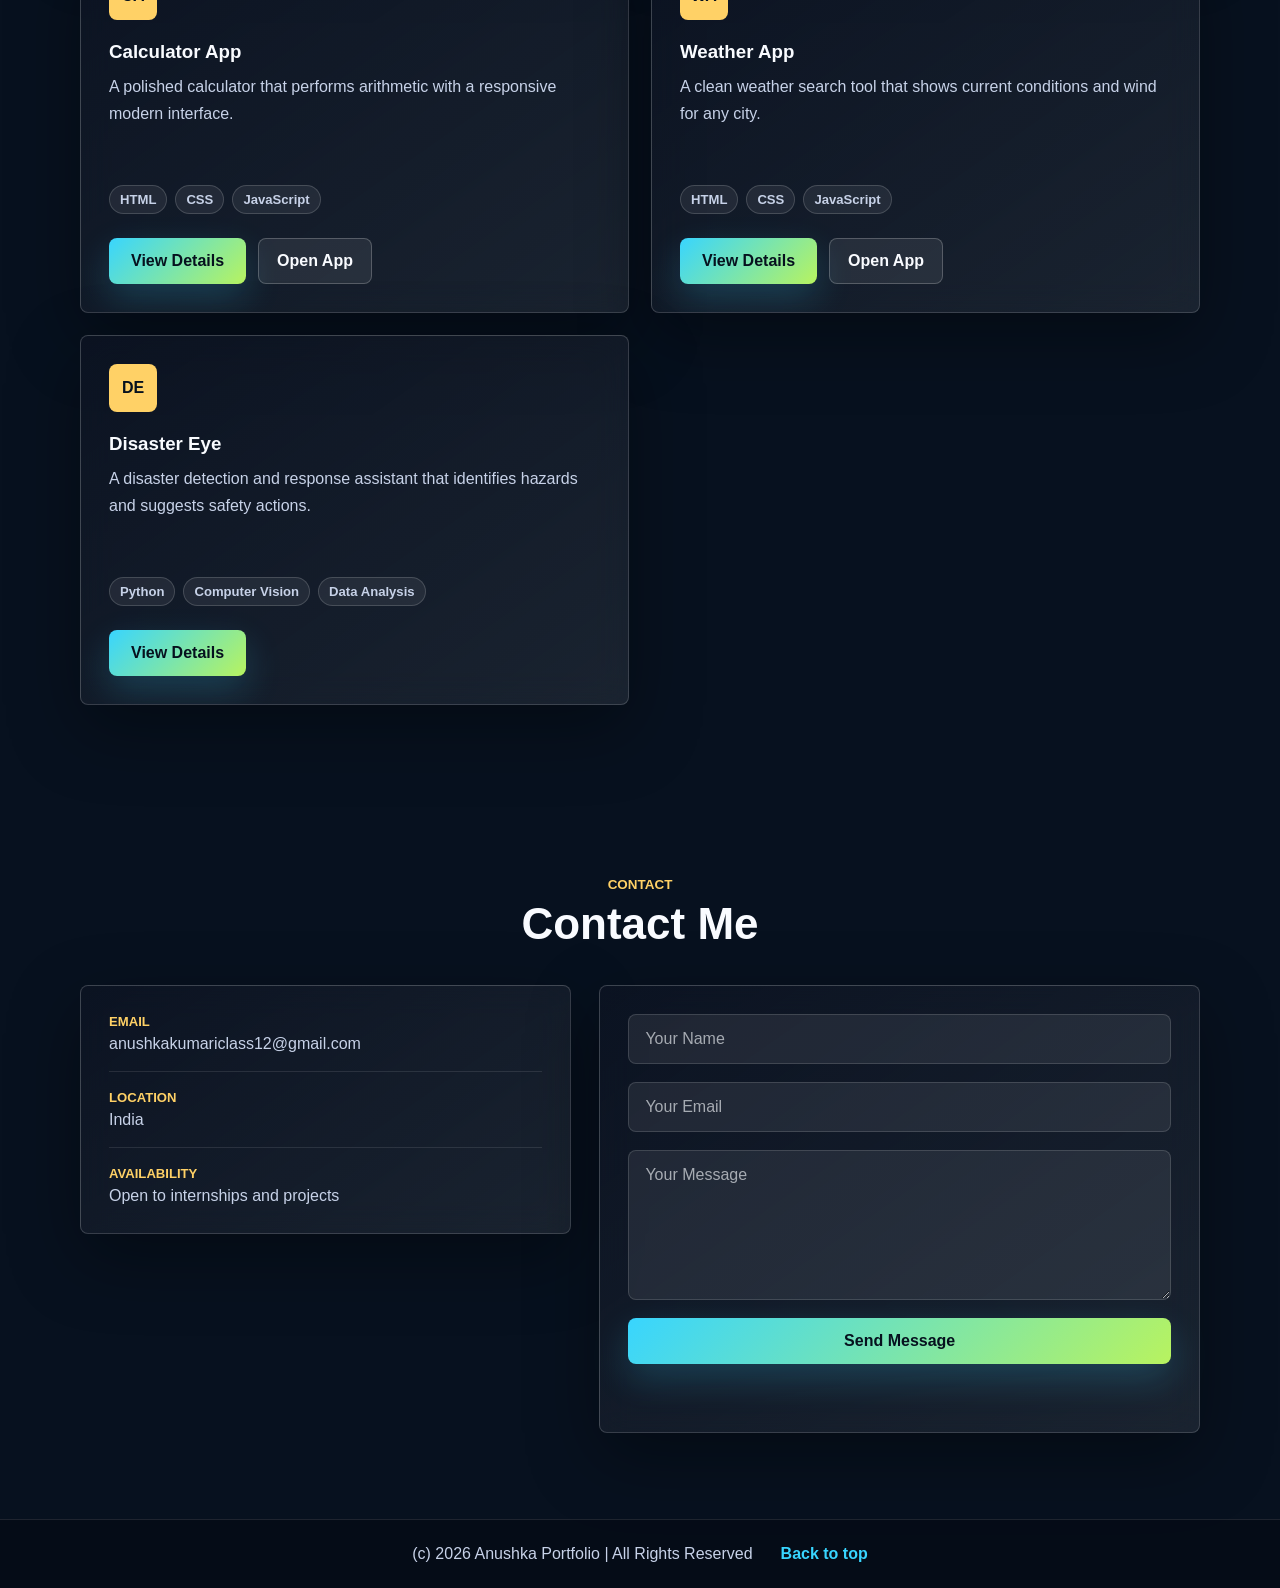
==== commit e7d4b80d: "updated" ====
--- a/index.html
+++ b/index.html
@@ -81,6 +81,7 @@
             <div class="hero-visual" aria-hidden="true">
                 <div class="profile-ring">
                     <div class="profile-card">
+                        <img class="profile-avatar" src="profile.jpg" alt="Profile image of Anushka" onerror="this.onerror=null; this.src='profile.svg';">
                         <span class="code-mark">&lt;/&gt;</span>
                         <span>Portfolio</span>
                     </div>
--- a/style.css
+++ b/style.css
@@ -413,11 +413,21 @@
     aspect-ratio: 1;
     display: grid;
     place-items: center;
-    gap: 12px;
+    gap: 14px;
+    padding: 18px;
     border: 1px solid var(--line);
     border-radius: 18px;
     background: rgba(8, 16, 31, 0.72);
     transform: translateZ(60px);
+}
+
+.profile-avatar {
+    width: 124px;
+    height: 124px;
+    border-radius: 50%;
+    object-fit: cover;
+    border: 2px solid rgba(255, 255, 255, 0.24);
+    box-shadow: 0 18px 40px rgba(0, 0, 0, 0.2);
 }
 
 .code-mark {
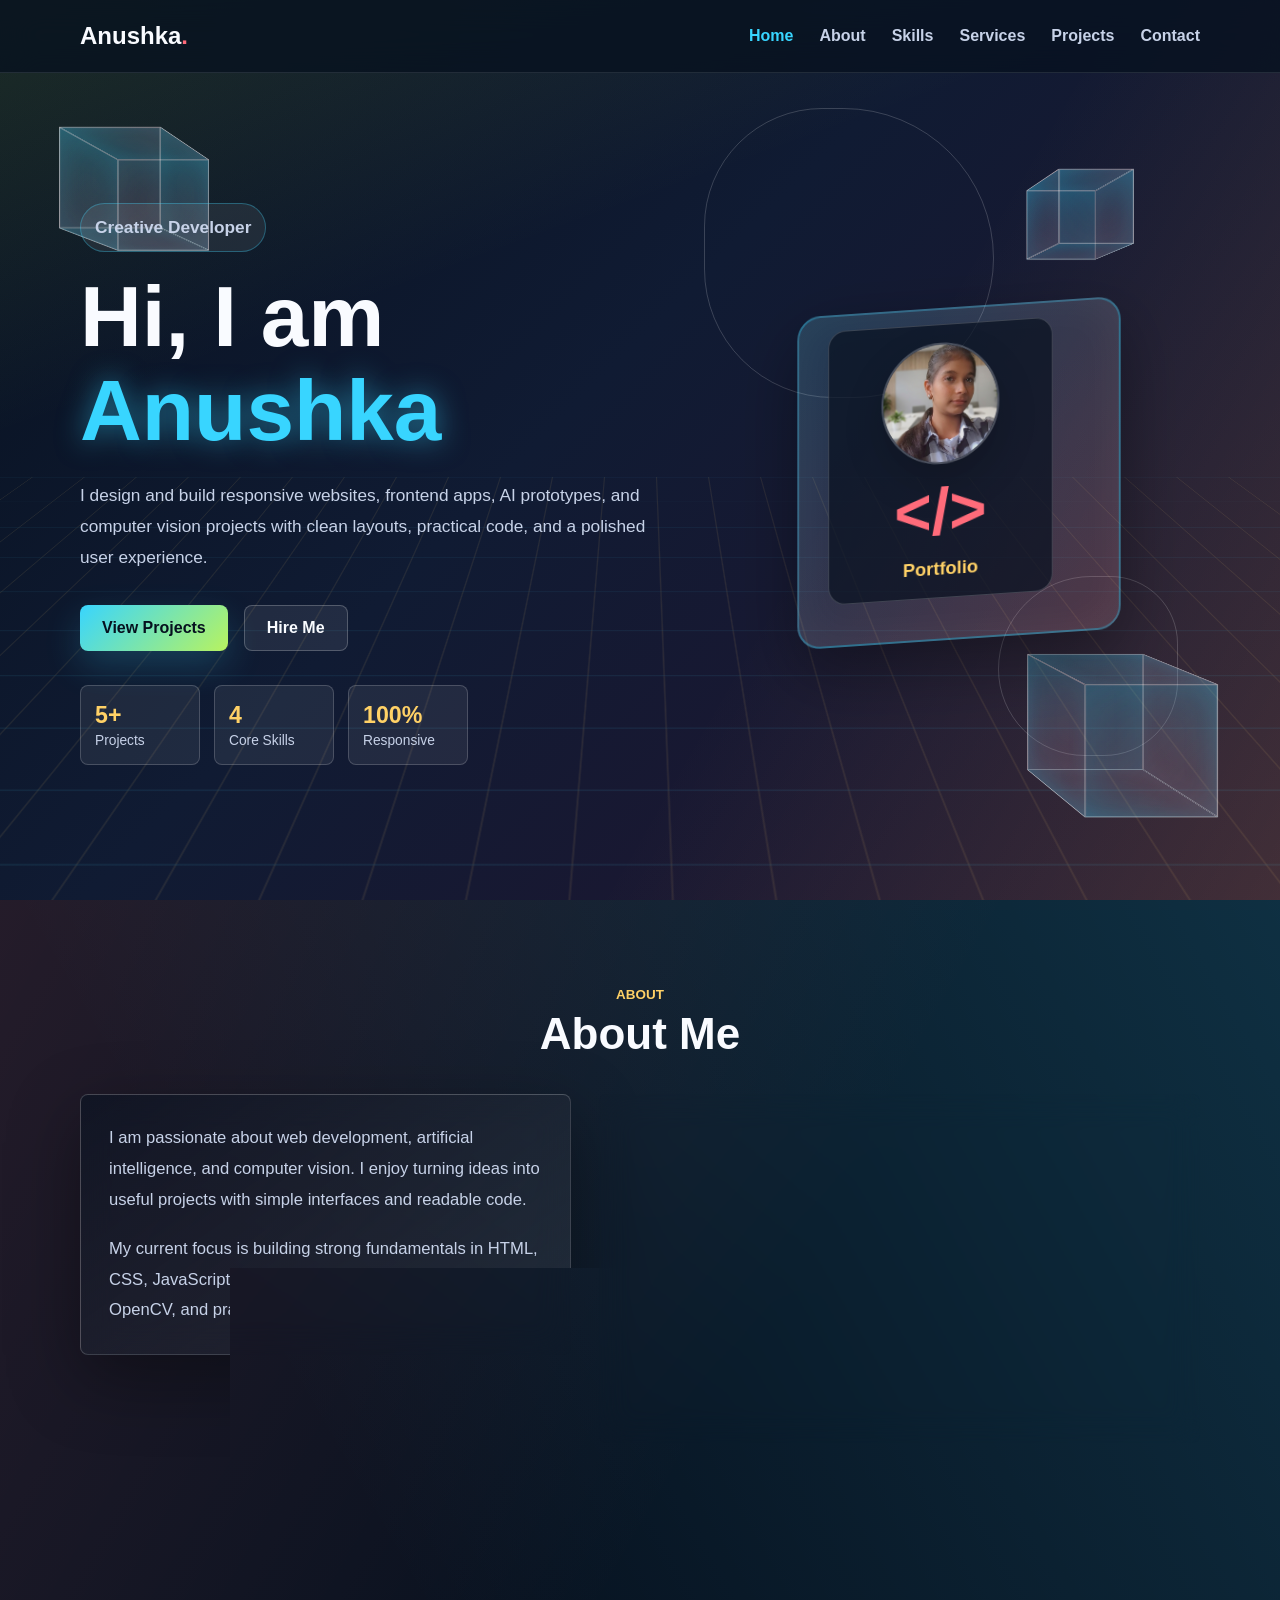
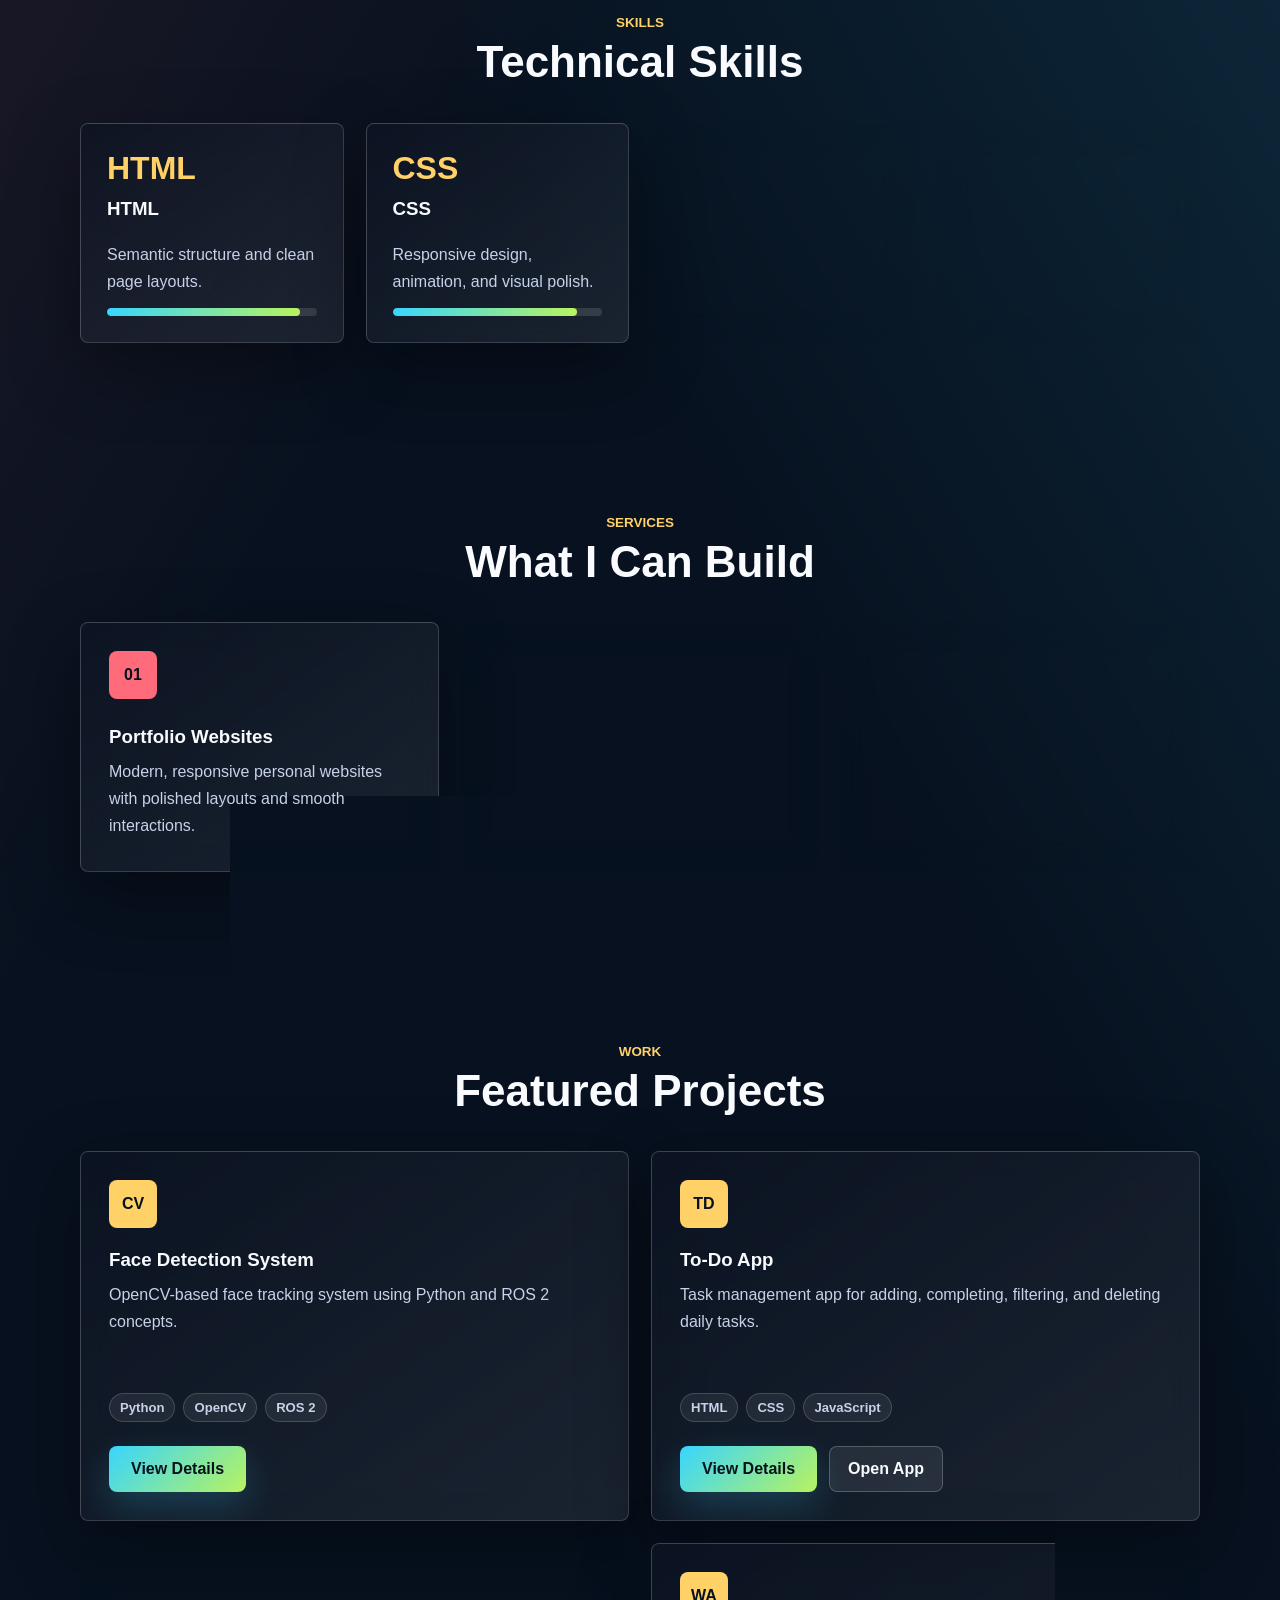
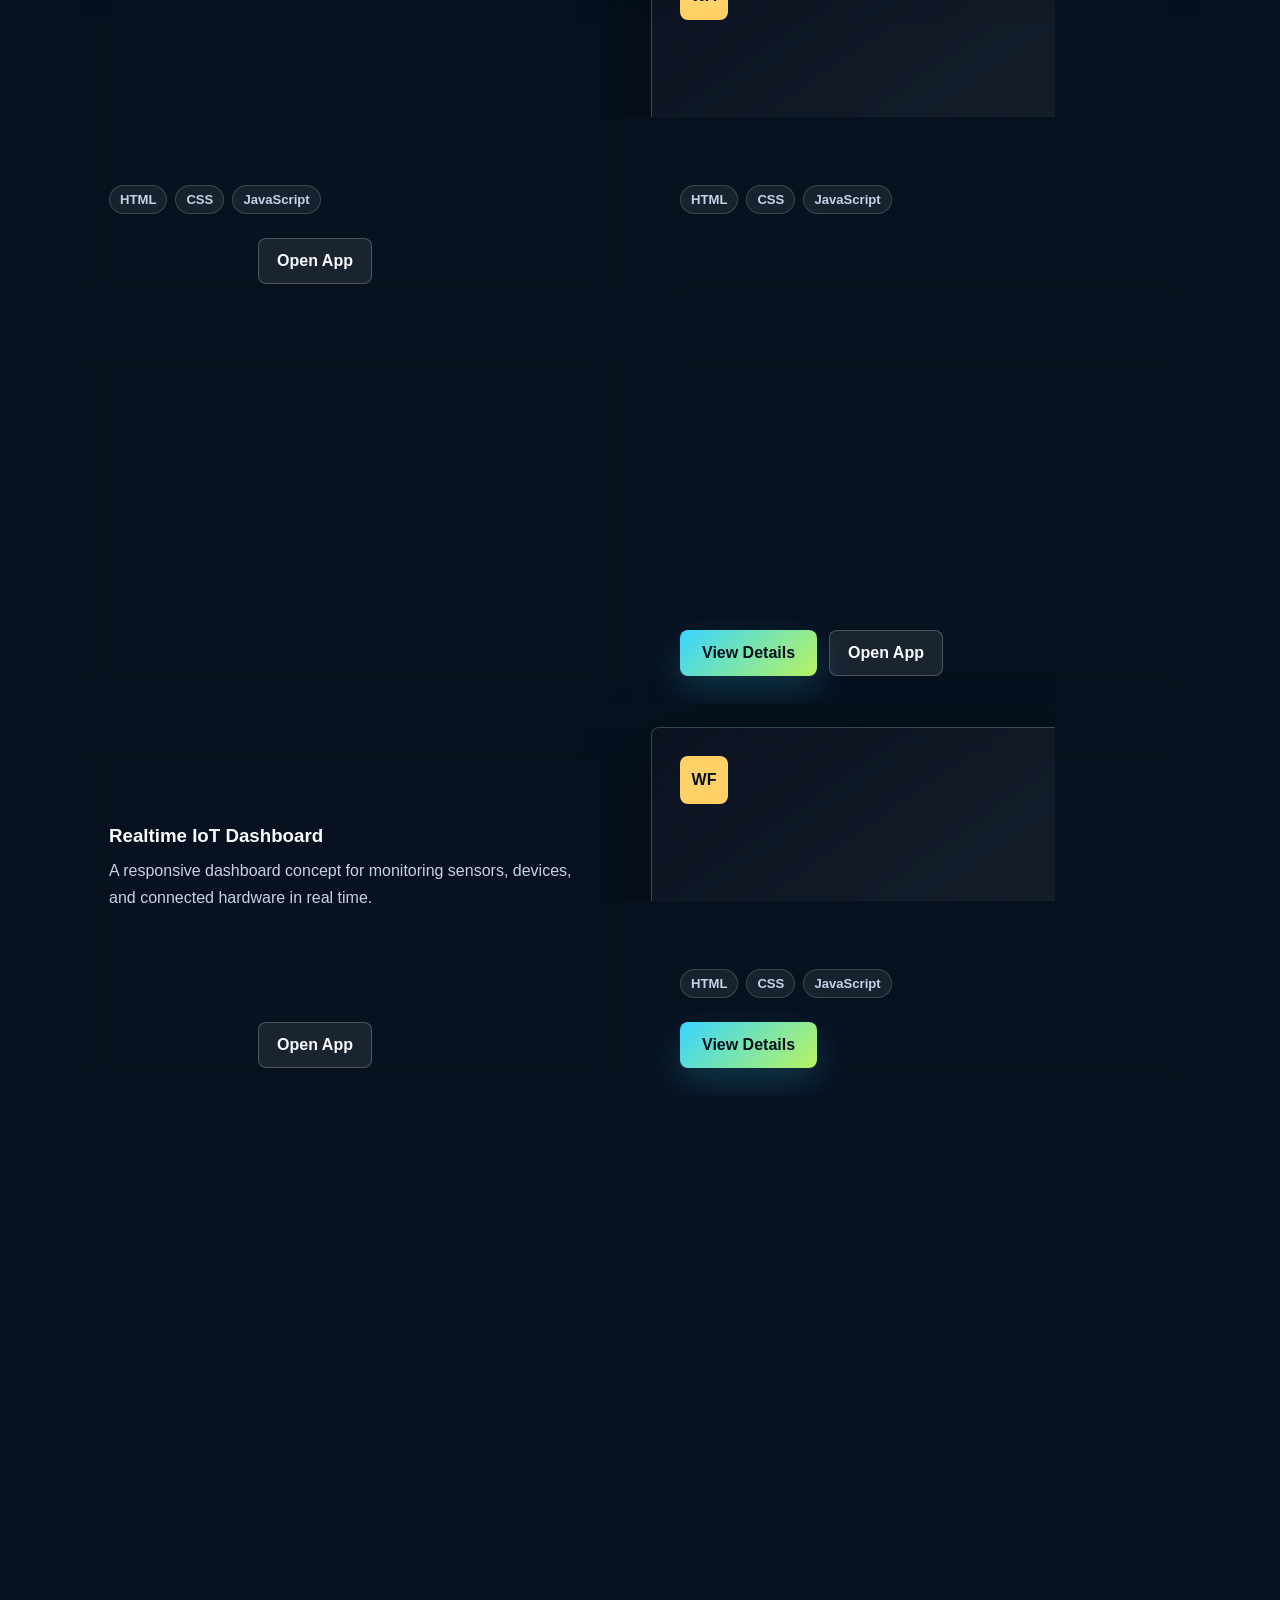
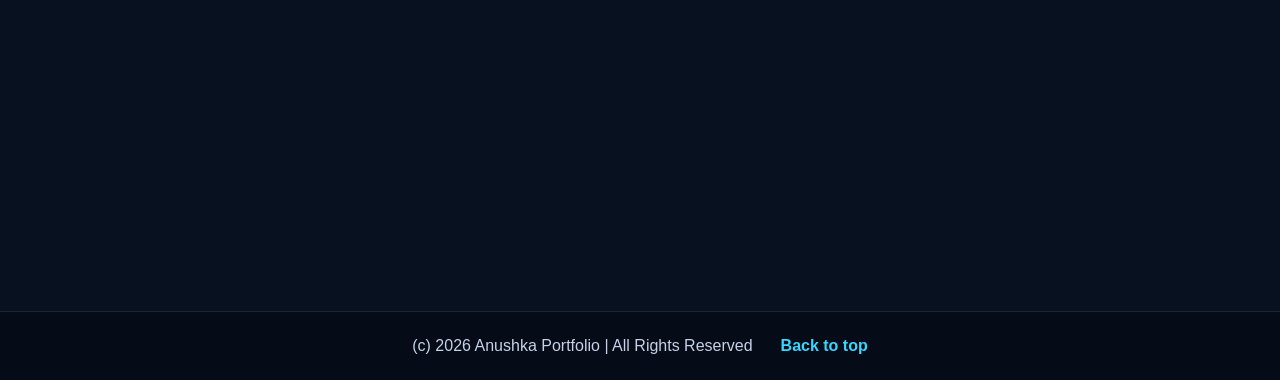
==== commit bddf2e3c: "updated" ====
--- a/index.html
+++ b/index.html
@@ -284,6 +284,58 @@
                     </ul>
                     <div class="project-actions">
                         <button type="button" data-project="disaster-eye">View Details</button>
+                        <a class="project-link" href="disaster-eye.html">Open App</a>
+                    </div>
+                </article>
+
+                <article class="project-card">
+                    <div class="project-icon">CG</div>
+                    <h3>CGP Calculator App</h3>
+                    <p>
+                        A simple academic tool for calculating CGPA values and reviewing academic progress clearly.
+                    </p>
+                    <ul>
+                        <li>HTML</li>
+                        <li>CSS</li>
+                        <li>JavaScript</li>
+                    </ul>
+                    <div class="project-actions">
+                        <button type="button" data-project="cgp-calculator">View Details</button>
+                        <a class="project-link" href="cgp-calculator.html">Open App</a>
+                    </div>
+                </article>
+
+                <article class="project-card">
+                    <div class="project-icon">RI</div>
+                    <h3>Realtime IoT Dashboard</h3>
+                    <p>
+                        A responsive dashboard concept for monitoring sensors, devices, and connected hardware in real time.
+                    </p>
+                    <ul>
+                        <li>HTML</li>
+                        <li>CSS</li>
+                        <li>JavaScript</li>
+                    </ul>
+                    <div class="project-actions">
+                        <button type="button" data-project="realtime-iot-dashboard">View Details</button>
+                        <a class="project-link" href="realtime-iot-dashboard.html">Open App</a>
+                    </div>
+                </article>
+
+                <article class="project-card">
+                    <div class="project-icon">WF</div>
+                    <h3>Weather Forecast AI</h3>
+                    <p>
+                        An AI-style weather assistant experience that presents forecasts, trends, and smart insights.
+                    </p>
+                    <ul>
+                        <li>HTML</li>
+                        <li>CSS</li>
+                        <li>JavaScript</li>
+                    </ul>
+                    <div class="project-actions">
+                        <button type="button" data-project="weather-forecast-ai">View Details</button>
+                        <a class="project-link" href="weather-forecast-ai.html">Open App</a>
                     </div>
                 </article>
             </div>
